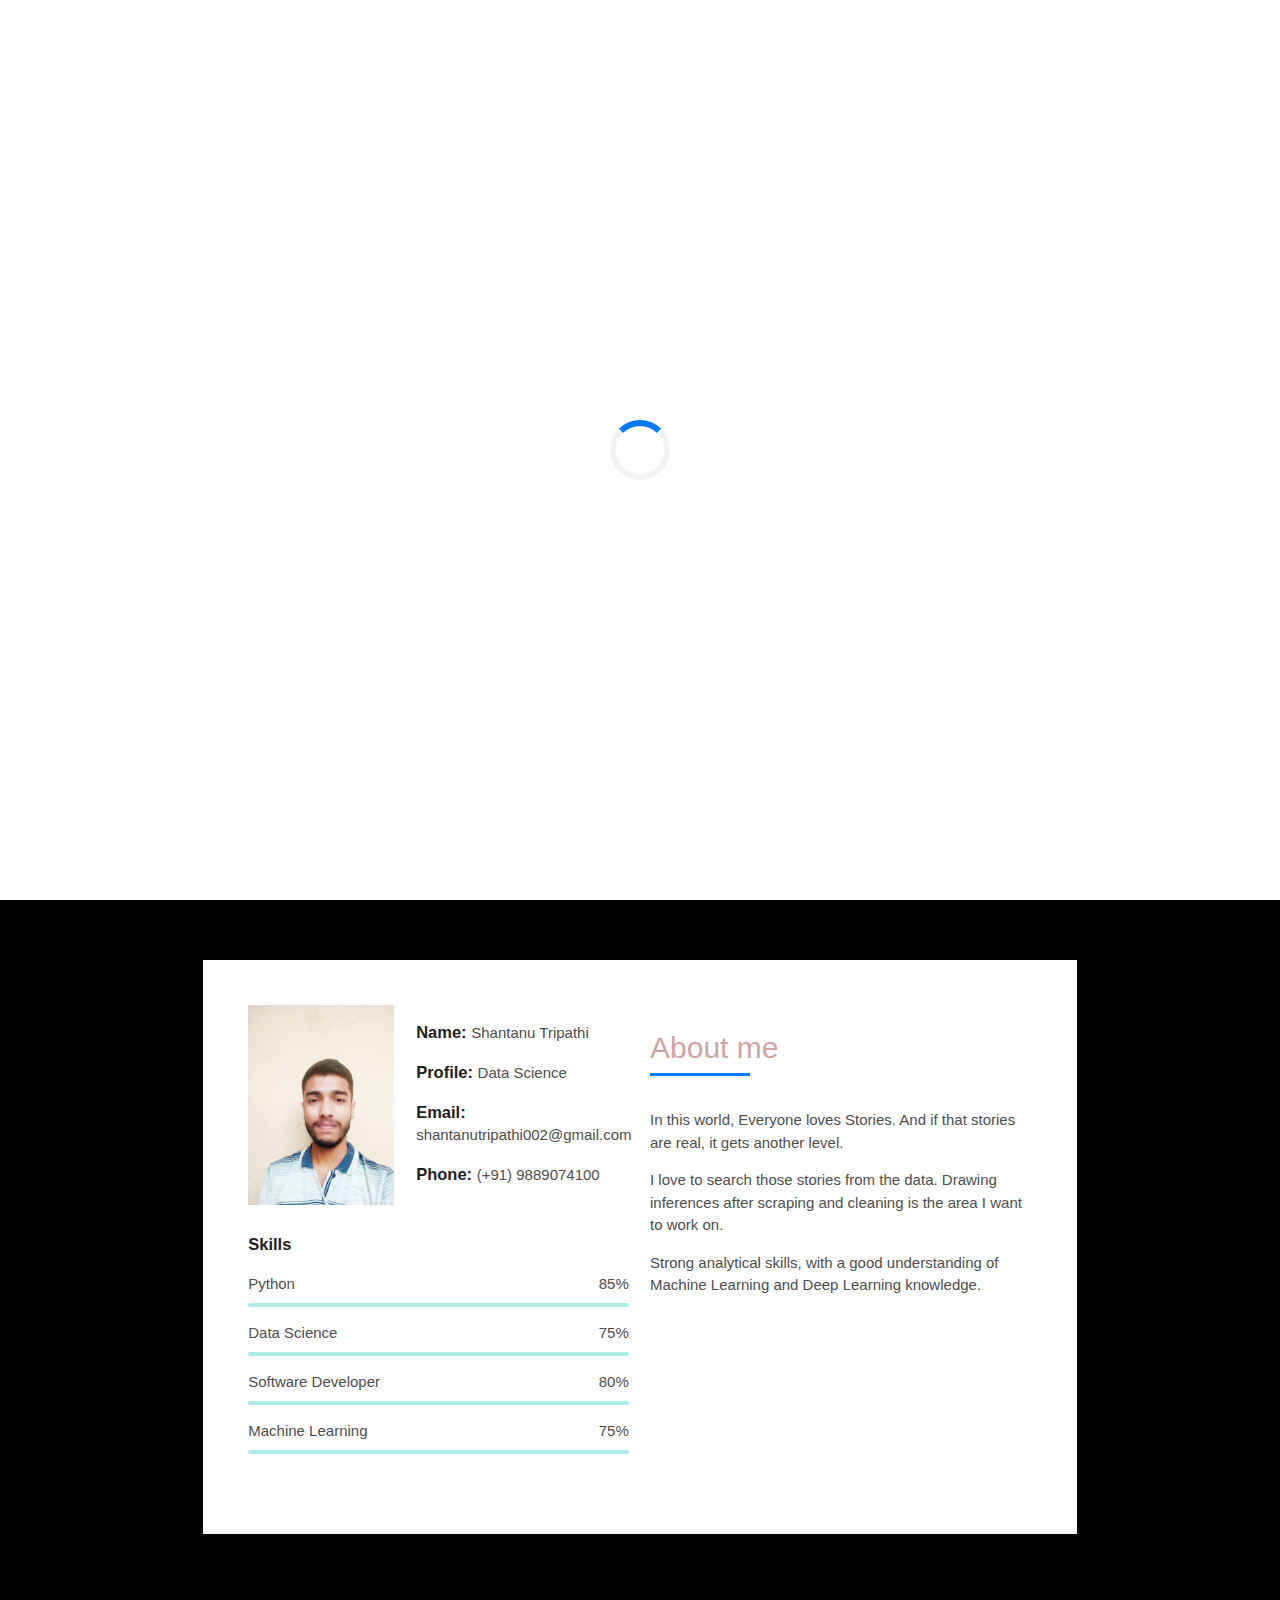
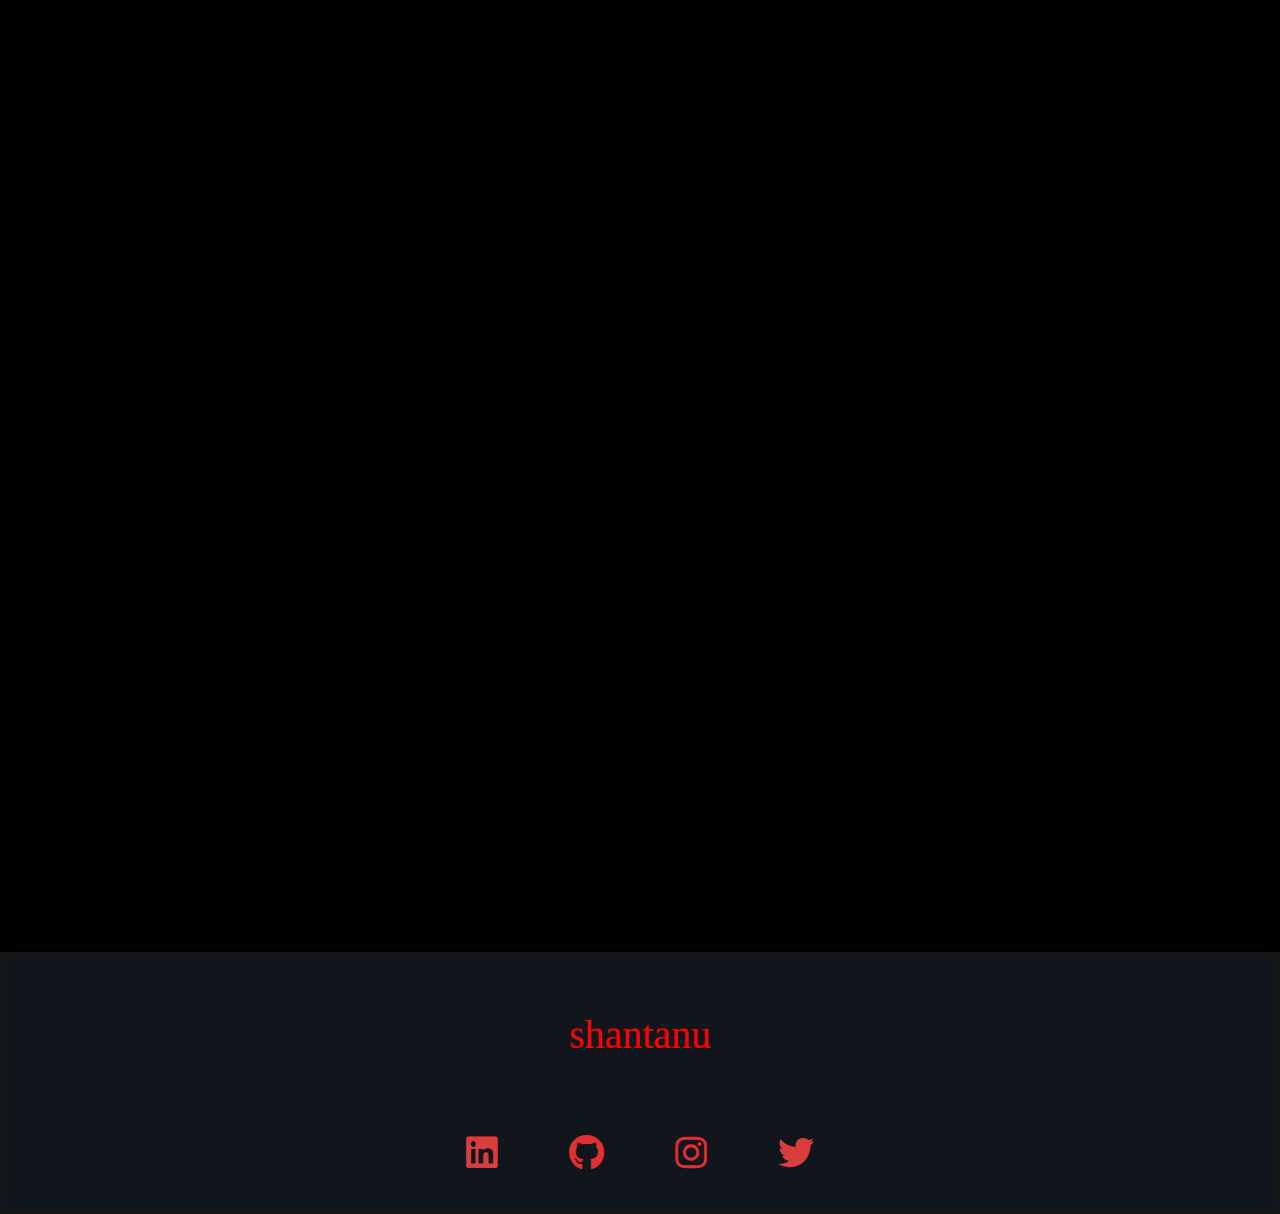
==== index.html @ cba85fd1 "Icon Attached" ====
<!DOCTYPE html>
<html lang="en">

<head>
  <meta charset="utf-8">
  <title>Shantanu Tripathi - Resume</title>
  <meta content="width=device-width, initial-scale=1.0" name="viewport">
  <meta content="" name="keywords">
  <meta content="" name="description">

  <!-- Favicons -->
  <link href="img/shantanu.jpeg" rel="icon">
  <link href="img/apple-touch-icon.png" rel="apple-touch-icon">



  <!-- Libraries CSS Files -->
  <link href="lib/font-awesome/css/font-awesome.min.css" rel="stylesheet">
  <link href="lib/animate/animate.min.css" rel="stylesheet">
  <link href="lib/ionicons/css/ionicons.min.css" rel="stylesheet">
  <link href="lib/owlcarousel/assets/owl.carousel.min.css" rel="stylesheet">
  <link href="lib/lightbox/css/lightbox.min.css" rel="stylesheet">
  <link href="https://cdnjs.cloudflare.com/ajax/libs/font-awesome/5.14.0/css/all.min.css" rel="stylesheet">

  <!-- Compiled and minified CSS -->
  <link rel="stylesheet" href="https://cdnjs.cloudflare.com/ajax/libs/materialize/1.0.0/css/materialize.min.css">

  <!-- Compiled and minified JavaScript -->
  <script src="https://cdnjs.cloudflare.com/ajax/libs/materialize/1.0.0/js/materialize.min.js"></script>

  <link href="https://fonts.googleapis.com/icon?family=Material+Icons" rel="stylesheet">
  <link type="text/css" rel="stylesheet" href="css/materialize.min.css" media="screen,projection" />

  <!-- Main Stylesheet File -->
  <link href="css/style.css" rel="stylesheet">

</head>

<body id="page-top">
  
  <div id="menu-center">
  <div class="navbar-fixed" style="position:fixed;" >
    <nav style="opacity: 0.9;" class="transparent" >
      <div class="nav-wrapper">
        <a href="#!" class="brand-logo">RESUME</a>
        <a href="#" data-target="mobile-demo" class="sidenav-trigger"><i class="material-icons">menu</i></a>
        <ul class="right hide-on-med-and-down">
          <div class="col s10">
            <li><a href="#home">Home</a></li>
            <li><a href="#about">About</a></li>
            <li><a href="#skills">Skills</a></li>
            <li><a href="#projects">Projects</a></li>
            <li><a href="#contact-footer">Contact</a></li>
          </div>
        </ul>
      </div>
    </nav>
  </div>
  </div>
  <ul class="sidenav" id="mobile-demo">
    <li><a href="#home">Home</a></li>
    <li><a href="#about">About</a></li>
    <li><a href="#skills">Skills</a></li>
    <li><a href="#projects">Projects</a></li>
    <li><a href="#contact-footer">Contact</a></li>
  </ul>

  <div class="black_background">
    <!--/ Nav Start /-->








    <!--/ Intro Skew Star /-->
    <div id="home" class="intro route bg-image" style="background-image: url(img/desktop_setup.jpeg)">
      <div class="overlay-itro"></div>
      <div class="intro-content display-table">
        <div class="table-cell">
          <div class="container">
            <p class="display-6 color-d">HEY THERE, I AM</p>
            <h1 class="intro-title mb-4">Shantanu Tripathi</h1>
            <p class="intro-subtitle"><span class="text-slider-items">ML and Data Science Enthusiast,Software
                Developer,</span><strong class="text-slider"></strong></p>
            <!-- <p class="pt-3"><a class="btn btn-primary btn js-scroll px-4" href="#about" role="button">Learn More</a></p> -->
          </div>
        </div>  
      </div>
    </div>
    <!--/ Intro Skew End /-->



    
    
    <section id="about" class="about-mf sect-pt4 route">
      <div class="container">
        <div class="row">
          <div class="col s12">
            <div class="box-shadow-full">
              <div class="row">
                <div class=" col m6">
                  <div class="row">
                    <div class="col s6 col m5">
                      <div class="about-img">
                        <img src="img/testimonial.jpg" style="height: 200px;width: 200px;"class="responsive-img rounded b-shadow-a" alt="">
                      </div>
                    </div>
                    <div class="col s6 col m7" >
                      <div class="about-info" >
                        <p><span class="title-s">Name: </span> <span>Shantanu Tripathi</span></p>
                        <p><span class="title-s">Profile: </span> <span>Data Science</span></p>
                        <p><span class="title-s">Email: </span> <span>shantanutripathi002@gmail.com</span></p>
                        <p><span class="title-s">Phone: </span> <span>(+91) 9889074100</span></p>
                      </div>
                    </div>
                  </div>
                  <div class="skill-mf">
                    <p class="title-s">Skills</p>
                    <span>Python</span> <span class="pull-right">85%</span>
                    <div class="progress">
                      <div class="progress-bar" role="progressbar" style="width: 85%;" aria-valuenow="85"
                        aria-valuemin="0" aria-valuemax="100"></div>
                    </div>
                    <span>Data Science</span> <span class="pull-right">75%</span>
                    <div class="progress">
                      <div class="progress-bar" role="progressbar" style="width: 75%" aria-valuenow="75"
                        aria-valuemin="0" aria-valuemax="100"></div>
                    </div>
                    <span>Software Developer</span> <span class="pull-right">80%</span>
                    <div class="progress">
                      <div class="progress-bar" role="progressbar" style="width: 80%" aria-valuenow="80"
                        aria-valuemin="0" aria-valuemax="100"></div>
                    </div>
                    <span>Machine Learning</span> <span class="pull-right">75%</span>
                    <div class="progress">
                      <div class="progress-bar" role="progressbar" style="width: 75%" aria-valuenow="75"
                        aria-valuemin="0" aria-valuemax="100"></div>
                    </div>
                  </div>
                </div>
                <div class=" col m6" style="padding:10px;">
                  <div class="about-me pt-4 pt-md-0">
                    <div class="title-box-2">
                      <h5 class="title-left">
                        About me
                      </h5>
                    </div>
                    <p class="lead">
                      In this world, Everyone loves Stories. And if that stories are real, it gets another level.
                    </p>
                    <p class="lead">
                      I love to search those stories from the data. Drawing inferences after scraping and cleaning is
                      the area I want to work on.
                    </p>
                    <p class="lead">
                      Strong analytical skills, with a good understanding of Machine Learning and Deep Learning
                      knowledge.
                    </p>
                  </div>
                </div>
              </div>
            </div>
          </div>
        </div>
      </div>
    </section>




    

    <!--/ Projects /-->
    <section id="projects" class="portfolio-mf sect-pt4 route">
      <div class="container">
        <div class="row">
          <div class="col s12 m12 l12">
            <div class="title-box" style="text-align:center;">
              <h3 class="title-a">
                Projects
              </h3>
              <p class="subtitle-a">
                Some Projects I worked on -
              </p>
              <!-- <div class="line-mf"></div> -->
            </div>
          </div>
   


          <div class="col s12 m6 l6" style="padding:2cm;">
            <div class="card medium inline-photo show-on-scroll">
              <div class="card-image waves-effect waves-block waves-light">
                <img class="activator responsive-img" style="width: 100%;" ;" src="img/relation_extraction.jpeg">
              </div>
              <div class="card-content ">
                <span class="card-title activator grey-text text-darken-4">Relation Extraction<i
                    class="material-icons right">more_vert</i></span>
                <p><a href="#">Github Link</a></p>
              </div>
              <div class="card-reveal">
                <span class="card-title grey-text text-darken-4">Relation Extraction<i
                    class="material-icons right">close</i></span>
                <p>Content to be Added </p>
              </div>
            </div>
          </div>




          <div class="col s12 m6 l6" style="padding:2cm;">
            <div class="card medium inline-photo show-on-scroll">
              <div class="card-image waves-effect waves-block waves-light">
                <img class="activator responsive-img" style="width: 100%;" ;" src="img/emotion_recognition.png">
              </div>
              <div class="card-content ">
                <span class="card-title activator grey-text text-darken-4">Facial Emotion Recognition<i
                    class="material-icons right">more_vert</i></span>
                <p><a href="#">Github Link</a></p>
              </div>
              <div class="card-reveal">
                <span class="card-title grey-text text-darken-4">Facial Emotion Recognition<i
                    class="material-icons right">close</i></span>
                <p>Content to be Added </p>
              </div>
            </div>
          </div>

          <div class="col s12 m6 l6" style="padding:2cm;">
            <div class="card medium inline-photo show-on-scroll">
              <div class="card-image waves-effect waves-block waves-light">
                <img class="activator responsive-img" style="width: 100%;" ;" src="img/smile_detection.jpg">
              </div>
              <div class="card-content ">
                <span class="card-title activator grey-text text-darken-4">Smile Detection<i
                    class="material-icons right">more_vert</i></span>
                <p><a href="#">Github Link</a></p>
              </div>
              <div class="card-reveal">
                <span class="card-title grey-text text-darken-4">Smile Detection<i
                    class="material-icons right">close</i></span>
                <p>Content to be Added </p>
              </div>
            </div>
          </div>

          <div class="col s12 m6 l6" style="padding:2cm;">
            <div class="card medium inline-photo show-on-scroll">
              <div class="card-image waves-effect waves-block waves-light">
                <img class="activator responsive-img" style="width: 100%;" ;" src="img/chatbot-development.jpg">
              </div>
              <div class="card-content ">
                <span class="card-title activator grey-text text-darken-4">Chatbot Development<i
                    class="material-icons right">more_vert</i></span>
                <p><a href="#">Github Link</a></p>
              </div>
              <div class="card-reveal">
                <span class="card-title grey-text text-darken-4">Chatbot Development<i
                    class="material-icons right">close</i></span>
                <p>Content to be Added </p>
              </div>
            </div>
          </div>











        <div class="col s12 m6 l6" style="padding:2cm;">
          <div class="card medium inline-photo show-on-scroll">
            <div class="card-image waves-effect waves-block waves-light">
              <img class="activator responsive-img" style="width: 100%;" ;" src="img/labelled_data.jpeg">
            </div>
            <div class="card-content ">
              <span class="card-title activator grey-text text-darken-4">Labelled Data Extraction<i
                  class="material-icons right">more_vert</i></span>
              <p><a href="#">Github Link</a></p>
            </div>
            <div class="card-reveal">
              <span class="card-title grey-text text-darken-4">Labelled Data Extraction<i
                  class="material-icons right">close</i></span>
              <p>Content to be Added </p>
            </div>
          </div>
        </div>





        <div class="col s12 m6 l6" style="padding:2cm;">
          <div class="card medium inline-photo show-on-scroll">
            <div class="card-image waves-effect waves-block waves-light">
              <img class="activator responsive-img" style="width: 100%;" ;" src="img/youtube-handler.png">
            </div>
            <div class="card-content ">
              <span class="card-title activator grey-text text-darken-4">Youtube Handler<i
                  class="material-icons right">more_vert</i></span>
              <p><a href="#">Github Link</a></p>
            </div>
            <div class="card-reveal">
              <span class="card-title grey-text text-darken-4">Youtube Handler<i
                  class="material-icons right">close</i></span>
              <p>Content to be Added </p>
            </div>
          </div>
        </div>

        <div class="col s12 m6 l6" style="padding:2cm;">
          <div class="card medium inline-photo show-on-scroll">
            <div class="card-image waves-effect waves-block waves-light">
              <img class="activator responsive-img" style="width: 100%;" ;" src="img/self_balancing_bot..jpg">
            </div>
            <div class="card-content ">
              <span class="card-title activator grey-text text-darken-4">Self Balancing Bot<i
                  class="material-icons right">more_vert</i></span>
              <p><a href="#">Github Link</a></p>
            </div>
            <div class="card-reveal">
              <span class="card-title grey-text text-darken-4">Self Balancing Bot<i
                  class="material-icons right">close</i></span>
              <p>Content to be Added </p>
            </div>

          </div>
        </div>

        <!-- This is a sample how reveal cards will be implemented in my website -->
        <div class="col s12 m6 l6" style="padding:2cm;">
          <div class="card medium inline-photo show-on-scroll">
            <div class="card-image waves-effect waves-block waves-light">
              <img class="activator responsive-img" style="width: 100%;" ;" src="img/line_follower.jpg">
            </div>
            <div class="card-content ">
              <span class="card-title activator grey-text text-darken-4">Line Follower<i
                  class="material-icons right">more_vert</i></span>
              <p><a href="#">Github Link</a></p>
            </div>
            <div class="card-reveal">
              <span class="card-title grey-text text-darken-4">Line Follower<i
                  class="material-icons right">close</i></span>
              <p>Content to be Added </p>
            </div>

          </div>
        </div>
        </div>
      </div>
    </section>




  <!--/ Section Portfolio End /-->


  <!--/ Section Contact-Footer Star /-->
  <div class="center">
    <div id="contact-footer">
      <p style="font-family: Broadway; font-weight: 100;">shantanu</p>
      <div class="social-links">
        <span><a href="https://www.linkedin.com/in/shantanu-tripathi-0a740b170/" target="_blank"><i class="fab fa-linkedin" style="color: rgb(216, 62, 62); font-size: 36px; padding: 30px;"></i></a></span>
        <span><a href="https://github.com/daishinkan002" target="_blank"><i class="fab fa-github" style="color: rgb(226, 47, 47); font-size: 36px; padding: 30px;"></i></a></span>
        <span><a href="https://www.instagram.com/shantanu._002/"><i class="fab fa-instagram" style="color: rgb(226, 47, 47); font-size: 36px; padding: 30px;"></i></a></span>
        <span><a target="_blank" href="https://twitter.com/Shantan37231611" target="_blank"><i class="fab fa-twitter" style="color: rgb(216, 62, 62); font-size: 36px; padding: 30px;"></i></a></span>
      </div>
    </div>
  </div>
  </div> <!-- Closing Black Background Class-->
  <!--/ Section Contact-footer End /-->

  <a href="#" class="back-to-top"><i class="fa fa-chevron-up"></i></a>
  <div id="preloader"></div>

  <!-- JavaScript Libraries -->
  <script src="lib/jquery/jquery.min.js"></script>
  <script src="lib/jquery/jquery-migrate.min.js"></script>
  <script src="lib/popper/popper.min.js"></script>
  <script src="lib/bootstrap/js/bootstrap.min.js"></script>
  <script src="lib/easing/easing.min.js"></script>
  <script src="lib/counterup/jquery.waypoints.min.js"></script>
  <script src="lib/counterup/jquery.counterup.js"></script>
  <script src="lib/owlcarousel/owl.carousel.min.js"></script>
  <script src="lib/lightbox/js/lightbox.min.js"></script>
  <script src="lib/typed/typed.min.js"></script>
  <!-- Contact Form JavaScript File -->
  <script src="contactform/contactform.js"></script>

  <!-- Template Main Javascript File -->
  <script src="js/main.js"></script>

</body>
<script src="js/project.js" type="text/javascript"></script>
<script src="js/nav.js" type="text/javascript"></script>

</html>
---- css/style.css ----
body {
  background-color: #f5f5f5;
  color: #4e4e4e;
}

h1,
h2,
h3,
h4,
h5,
h6 {
  color: #cea5a5;
}

a {
  color: #1e1e1e;
  transition: all 0.5s ease-in-out;
}

a:hover {
  color: #0078ff;
  text-decoration: none;
  transition: all 0.5s ease-in-out;
}

.p-r {
  position: relative;
}

.color-a {
  color: #0078ff;
}

.color-d {
  color: #f5f5f5;
}

.color-text-a {
  color: #4e4e4e;
}

.box-shadow,
.paralax-mf,
.service-box,
.work-box,
.card-blog {
  box-shadow: 0 13px 8px -10px rgba(0, 0, 0, 0.1);
}

.box-shadow-a,
.button:hover {
  box-shadow: 0 0 0 4px #cde1f8;
}

.display-5 {
  font-size: 2.5rem;
  font-weight: 300;
  line-height: 1.1;
}

.display-6 {
  font-size: 2rem;
  font-weight: 300;
  line-height: 1.1;
}

.avatar {
  width: 32px;
  height: 32px;
  margin-right: 4px;
  overflow: hidden;
}

.bg-image {
  background-repeat: no-repeat;
  background-attachment: fixed;
  background-size: cover;
  background-position: center center;
}

.overlay-mf {
  background-color: #0078ff;
}

.overlay-mf {
  position: absolute;
  top: 0;
  left: 0px;
  padding: 0;
  height: 100%;
  width: 100%;
  opacity: .7;
}

.paralax-mf {
  position: relative;
  padding: 8rem 0;
}

.display-table {
  width: 100%;
  height: 100%;
  display: table;
}

.table-cell {
  display: table-cell;
  vertical-align: middle;
}

/* /--/ Sections /--/ */

.sect-4 {
  padding: 4rem 0;
}

.sect-pt4 {
  padding-top: 4rem;
}

.sect-mt4 {
  margin-top: 4rem;
}

/* /--/ Title s /--/ */

.title-s {
  font-weight: 600;
  color: #1e1e1e;
  font-size: 1.1rem;
}

/* /--/ Title A /--/ */

.title-box {
  margin-bottom: 4rem;
}

.title-a {
  font-size: 3rem;
  font-weight: bold;
  text-transform: uppercase;
}

.subtitle-a {
  color: #4e4e4e;
}

.line-mf {
  width: 40px;
  height: 5px;
  background-color: #0078ff;
  margin: 0 auto;
}

/* /--/ Title Left /--/ */

.title-box-2 {
  margin-bottom: 3rem;
}

.title-left {
  font-size: 2rem;
  position: relative;
}

.title-left:before {
  content: '';
  position: absolute;
  height: 3px;
  background-color: #0078ff;
  width: 100px;
  bottom: -12px;
}

/* /------/ Box /------/ */

.box-pl2 {
  padding-left: 2rem;
}

.box-shadow-full {
  padding: 3rem 1.25rem;
  position: relative;
  background-color: #fff;
  margin-bottom: 3rem;
  z-index: 2;
  box-shadow: 0 1px 1px 0 rgba(0, 0, 0, 0.06), 0 2px 5px 0 rgba(0, 0, 0, 0.2);
}

/* /------/ Socials /------/ */

.socials {
  padding: 1.5rem 0;
}

.socials ul li {
  display: inline-block;
}

.socials .ico-circle {
  height: 40px;
  width: 40px;
  font-size: 1.7rem;
  border-radius: 50%;
  line-height: 1.4;
  margin: 0 15px 0 0;
  box-shadow: 0 0 0 3px #0078ff;
  transition: all 500ms ease;
}

.socials .ico-circle:hover {
  background-color: #0078ff;
  color: #fff;
  box-shadow: 0 0 0 3px #cde1f8;
  transition: all 500ms ease;
}

/* /------/ Ul resect /------/ */

.ul-resect,
.socials ul,
.list-ico,
.blog-wrapper .post-meta ul,
.box-comments .list-comments,
.widget-sidebar .list-sidebar,
.widget-tags ul {
  list-style: none;
  padding-left: 0;
  margin-bottom: 0;
}

.list-ico {
  line-height: 2;
}

.list-ico span {
  color: #0078ff;
  margin-right: 10px;
}

/* /------/ Ico Circle /------/ */

.ico-circle {
  height: 100px;
  width: 100px;
  font-size: 2rem;
  border-radius: 50%;
  line-height: 1.55;
  margin: 0 auto;
  text-align: center;
  box-shadow: 0 0 0 10px #0078ff;
  display: block;
}

/* /------/ Owl Carousel /------/ */

.owl-theme .owl-dots {
  text-align: center;
  margin-top: 18px;
}

.owl-theme .owl-dots .owl-dot {
  display: inline-block;
}

.owl-theme .owl-dots .owl-dot span {
  width: 18px;
  height: 7px;
  margin: 5px 5px;
  background: #cde1f8;
  border: 0px solid #cde1f8;
  display: block;
  transition: all 0.6s ease-in-out;
  cursor: pointer;
}

.owl-theme .owl-dots .owl-dot:hover span {
  background-color: #cde1f8;
}

.owl-theme .owl-dots .owl-dot.active span {
  background-color: #1B1B1B;
  width: 25px;
}

/* /--/ Scrolltop s /--/ */

.scrolltop-mf {
  position: relative;
  display: none;
}

.scrolltop-mf span {
  z-index: 999;
  position: fixed;
  width: 42px;
  height: 42px;
  background-color: #0078ff;
  opacity: .7;
  font-size: 1.6rem;
  line-height: 1.5;
  text-align: center;
  color: #fff;
  top: auto;
  left: auto;
  right: 30px;
  bottom: 50px;
  cursor: pointer;
  border-radius: 50%;
}

/* Back to top button */

.back-to-top {
  position: fixed;
  display: none;
  background: #0078ff;
  color: #fff;
  width: 44px;
  height: 44px;
  text-align: center;
  line-height: 1;
  font-size: 16px;
  border-radius: 50%;
  right: 15px;
  bottom: 15px;
  transition: background 0.5s;
  z-index: 11;
}

.back-to-top i {
  padding-top: 12px;
  color: #fff;
}

/* Prelaoder */

#preloader {
  position: fixed;
  top: 0;
  left: 0;
  right: 0;
  bottom: 0;
  z-index: 9999;
  overflow: hidden;
  background: #fff;
}

#preloader:before {
  content: "";
  position: fixed;
  top: calc(50% - 30px);
  left: calc(50% - 30px);
  border: 6px solid #f2f2f2;
  border-top: 6px solid #0078ff;
  border-radius: 50%;
  width: 60px;
  height: 60px;
  -webkit-animation: animate-preloader 1s linear infinite;
  animation: animate-preloader 1s linear infinite;
}

@-webkit-keyframes animate-preloader {
  0% {
    -webkit-transform: rotate(0deg);
    transform: rotate(0deg);
  }

  100% {
    -webkit-transform: rotate(360deg);
    transform: rotate(360deg);
  }
}

@keyframes animate-preloader {
  0% {
    -webkit-transform: rotate(0deg);
    transform: rotate(0deg);
  }

  100% {
    -webkit-transform: rotate(360deg);
    transform: rotate(360deg);
  }
}

/*======================================
//--//-->   NAVBAR
======================================*/

.navbar-b {
  transition: all .5s ease-in-out;
  background-color: transparent;
  padding-top: 1.563rem;
  padding-bottom: 1.563rem;
}

.navbar-b.navbar-reduce {
  box-shadow: 0px 6px 9px 0px rgba(0, 0, 0, 0.06);
}

.navbar-b.navbar-trans .nav-item,
.navbar-b.navbar-reduce .nav-item {
  position: relative;
  padding-right: 10px;
  padding-left: 0;
}

.navbar-b.navbar-trans .nav-link,
.navbar-b.navbar-reduce .nav-link {
  color: #fff;
  text-transform: uppercase;
  font-weight: 600;
}

.navbar-b.navbar-trans .nav-link:before,
.navbar-b.navbar-reduce .nav-link:before {
  content: '';
  position: absolute;
  margin-left: 0px;
  width: 0%;
  bottom: 0;
  left: 0;
  height: 2px;
  transition: all 500ms ease;
}

.navbar-b.navbar-trans .nav-link:hover,
.navbar-b.navbar-reduce .nav-link:hover {
  color: #1B1B1B;
}

.navbar-b.navbar-trans .nav-link:hover:before,
.navbar-b.navbar-reduce .nav-link:hover:before {
  width: 35px;
}

.navbar-b.navbar-trans .show > .nav-link:before,
.navbar-b.navbar-trans .active > .nav-link:before,
.navbar-b.navbar-trans .nav-link.show:before,
.navbar-b.navbar-trans .nav-link.active:before,
.navbar-b.navbar-reduce .show > .nav-link:before,
.navbar-b.navbar-reduce .active > .nav-link:before,
.navbar-b.navbar-reduce .nav-link.show:before,
.navbar-b.navbar-reduce .nav-link.active:before {
  width: 35px;
}

.navbar-b.navbar-trans .nav-link:before {
  background-color: #fff;
}

.navbar-b.navbar-trans .nav-link:hover {
  color: #fff;
}

.navbar-b.navbar-trans .show > .nav-link,
.navbar-b.navbar-trans .active > .nav-link,
.navbar-b.navbar-trans .nav-link.show,
.navbar-b.navbar-trans .nav-link.active {
  color: #fff;
}

.navbar-b.navbar-reduce {
  transition: all .5s ease-in-out;
  background-color: #fff;
  padding-top: 15px;
  padding-bottom: 15px;
}

.navbar-b.navbar-reduce .nav-link {
  color: #0078ff;
}

.navbar-b.navbar-reduce .nav-link:before {
  background-color: #0078ff;
}

.navbar-b.navbar-reduce .nav-link:hover {
  color: #0078ff;
}

.navbar-b.navbar-reduce .show > .nav-link,
.navbar-b.navbar-reduce .active > .nav-link,
.navbar-b.navbar-reduce .nav-link.show,
.navbar-b.navbar-reduce .nav-link.active {
  color: #0078ff;
}

.navbar-b.navbar-reduce .navbar-brand {
  color: #0078ff;
}

.navbar-b.navbar-reduce .navbar-toggler span {
  background-color: #1B1B1B;
}

.navbar-b .navbar-brand {
  color: #fff;
  font-size: 1.6rem;
  font-weight: 600;
}

.navbar-b .navbar-nav .dropdown-item.show .dropdown-menu,
.navbar-b .dropdown.show .dropdown-menu,
.navbar-b .dropdown-btn.show .dropdown-menu {
  -webkit-transform: translate3d(0px, 0px, 0px);
  transform: translate3d(0px, 0px, 0px);
  visibility: visible !important;
}

.navbar-b .dropdown-menu {
  margin: 1.12rem 0 0;
  border-radius: 0;
}

.navbar-b .dropdown-menu .dropdown-item {
  padding: .7rem 1.7rem;
  transition: all 500ms ease;
}

.navbar-b .dropdown-menu .dropdown-item:hover {
  background-color: #0078ff;
  color: #fff;
  transition: all 500ms ease;
}

.navbar-b .dropdown-menu .dropdown-item.active {
  background-color: #0078ff;
}

/* /--/ Hamburger Navbar /--/ */

.navbar-toggler {
  position: relative;
}

.navbar-toggler:focus,
.navbar-toggler:active {
  outline: 0;
}

.navbar-toggler span {
  display: block;
  background-color: #fff;
  height: 3px;
  width: 25px;
  margin-top: 4px;
  margin-bottom: 4px;
  -webkit-transform: rotate(0deg);
  transform: rotate(0deg);
  left: 0;
  opacity: 1;
}

.navbar-toggler span:nth-child(1),
.navbar-toggler span:nth-child(3) {
  transition: -webkit-transform .35s ease-in-out;
  transition: transform .35s ease-in-out;
  transition: transform .35s ease-in-out, -webkit-transform .35s ease-in-out;
}

.navbar-toggler:not(.collapsed) span:nth-child(1) {
  position: absolute;
  left: 12px;
  top: 10px;
  -webkit-transform: rotate(135deg);
  transform: rotate(135deg);
  opacity: 0.9;
}

.navbar-toggler:not(.collapsed) span:nth-child(2) {
  height: 12px;
  visibility: hidden;
  background-color: transparent;
}

.navbar-toggler:not(.collapsed) span:nth-child(3) {
  position: absolute;
  left: 12px;
  top: 10px;
  -webkit-transform: rotate(-135deg);
  transform: rotate(-135deg);
  opacity: 0.9;
}

/*======================================
//--//-->   INTRO
======================================*/

.intro {
  height: 100vh;
  position: relative;
  color: #fff;
}

.intro .intro-content {
  text-align: center;
  position: absolute;
}

.intro .overlay-itro {
  background-color: rgba(0, 0, 0, 0.6);
  position: absolute;
  top: 0;
  left: 0px;
  padding: 0;
  height: 100%;
  width: 100%;
  opacity: .9;
}

.intro .intro-title {
  color: #fff;
  font-weight: 600;
  font-size: 3rem;
}

.intro .intro-subtitle {
  font-size: 1.5rem;
  font-weight: 300;
}

.intro .text-slider-items {
  display: none;
}

.intro-single {
  height: 350px;
}

.intro-single .intro-content {
  margin-top: 30px;
}

.intro-single .intro-title {
  text-transform: uppercase;
  font-size: 3rem;
}

.intro-single .breadcrumb {
  background-color: transparent;
  color: #0078ff;
}

.intro-single .breadcrumb .breadcrumb-item:before {
  color: #cde1f8;
}

.intro-single .breadcrumb .breadcrumb-item.active {
  color: #cde1f8;
}

.intro-single .breadcrumb a {
  color: #fff;
}

/*======================================
//--//-->   ABOUT
======================================*/
/* 


.about-mf .box-shadow-full {
  padding-top: 4rem;
  padding-bottom: 4rem;
}

.about-mf .about-img {
  margin-bottom: 2rem;
}

.about-mf .about-img img {
  margin-left: 10px;
}

.skill-mf span {
  color: #4e4e4e;
}

.skill-mf .progress {
  background-color: #cde1f8;
  margin: .5rem 0 1.2rem 0;
  border-radius: 0;
  height: .7rem;
}

.skill-mf .progress .progress-bar {
  height: .7rem;
  background-color: #0078ff;
}


.about{
  background-color: black;
} */


/*======================================
//--//-->   SERVICES
======================================*/

.service-box {
  background-color: #fff;
  padding: 2.5rem 1.3rem;
  border-radius: 1rem;
  margin-bottom: 3rem;
}

.service-box:hover .ico-circle {
  transition: all 500ms ease;
  color: #fff;
  background-color: #0078ff;
  box-shadow: 0 0 0 10px #cde1f8;
}

.service-box .service-ico {
  margin-bottom: 1rem;
  color: #1e1e1e;
}

.service-box .ico-circle {
  transition: all 500ms ease;
  font-size: 4rem;
}

.service-box .s-title {
  font-size: 1.4rem;
  text-transform: uppercase;
  text-align: center;
  padding: .4rem 0;
}

.service-box .s-description {
  color: #4e4e4e;
}

/*======================================
//--//-->   COUNTER
======================================*/

.counter-box {
  color: #fff;
  text-align: center;
}

.counter-ico {
  margin-bottom: 1rem;
}

.counter-ico .ico-circle {
  height: 60px;
  width: 60px;
  line-height: 1.8;
  box-shadow: 0 0 0 10px #cde1f8;
}

.counter-num .counter {
  font-size: 2rem;
  margin-bottom: 0;
}

/*======================================
//--//-->   PORTFOLIO
======================================*/

.work-box {
  margin-bottom: 3rem;
  -webkit-backface-visibility: hidden;
  backface-visibility: hidden;
  background-color: #fff;
}

.work-box:hover img {
  -webkit-transform: scale(1.3);
  transform: scale(1.3);
}

.work-img {
  display: block;
  overflow: hidden;
}

.work-img img {
  transition: all 1s;
}

.work-content {
  padding: 2rem 3% 1rem 4%;
}

.work-content .w-more {
  color: #4e4e4e;
  font-size: .8rem;
}

.work-content .w-more .w-ctegory {
  color: #0078ff;
}

.work-content .w-like {
  font-size: 2.5rem;
  color: #0078ff;
  float: right;
}

.work-content .w-like a {
  color: #0078ff;
}

.work-content .w-like .num-like {
  font-size: .7rem;
}

.w-title {
  font-size: 1.2rem;
}

/*======================================
//--//-->   TESTIMONIALS
======================================*/

.testimonials .owl-carousel .owl-item img {
  width: auto;
}

.testimonial-box {
  color: #fff;
  text-align: center;
}

.testimonial-box .author-test {
  margin-top: 1rem;
}

.testimonial-box .author-test img {
  margin: 0 auto;
}

.testimonial-box .author {
  color: #fff;
  text-transform: uppercase;
  font-weight: 600;
  margin: 1rem 0;
  display: block;
  font-size: 1.4rem;
}

.testimonial-box .comit {
  font-size: 2rem;
  color: #0078ff;
  background-color: #fff;
  width: 52px;
  height: 52px;
  display: block;
  margin: 0 auto;
  border-radius: 50%;
  line-height: 1.6;
}

/*======================================
//--//-->   BLOG
======================================*/

.card-blog .card-body {
  position: relative;
}

.card-blog .card-category-box {
  position: absolute;
  text-align: center;
  top: -16px;
  left: 15px;
  right: 15px;
  line-height: 25px;
  overflow: hidden;
}

.card-blog .card-category {
  display: inline-block;
  color: #fff;
  padding: 0 15px 5px;
  overflow: hidden;
  background-color: #0078ff;
  border-radius: 4px;
}

.card-blog .card-category .category {
  color: #fff;
  display: inline-block;
  text-transform: uppercase;
  font-size: .7rem;
  letter-spacing: .1px;
  margin-bottom: 0;
}

.card-blog .card-title {
  font-size: 1.3rem;
  margin-top: .6rem;
}

.card-blog .card-description {
  color: #4e4e4e;
}

.card-blog .post-author {
  display: inline-block;
}

.card-blog .post-date {
  color: #4e4e4e;
  display: inline-block;
  float: right;
}

/*======================================
//--//-->   BLOG-SINGLE
======================================*/

.post-box,
.form-comments,
.box-comments,
.widget-sidebar {
  padding: 2rem;
  background-color: #fff;
  margin-bottom: 3rem;
}

.blog-wrapper .article-title {
  font-size: 1.5rem;
}

.blog-wrapper .post-meta {
  margin: 1rem 0;
}

.blog-wrapper .post-meta ul {
  border-left: 4px solid #0078ff;
  margin-top: 1rem;
}

.blog-wrapper .post-meta ul li {
  display: inline-block;
  margin-left: 15px;
}

.blog-wrapper .post-meta ul a {
  color: #0078ff;
}

.blog-wrapper .post-meta ul span {
  color: #1e1e1e;
}

.blog-wrapper .blockquote {
  border-left: 4px solid #0078ff;
  padding: 18px;
  font-style: italic;
}

/* /------/ Comments /------/ */

.box-comments .list-comments li {
  padding-bottom: 40px;
}

.box-comments .list-comments .comment-avatar {
  display: table-cell;
  vertical-align: top;
}

.box-comments .list-comments .comment-avatar img {
  width: 80px;
  height: 80px;
}

.box-comments .list-comments .comment-author {
  font-size: 1.3rem;
}

.box-comments .list-comments .comment-details {
  display: table-cell;
  vertical-align: top;
  padding-left: 25px;
}

.box-comments .list-comments a {
  color: #0078ff;
}

.box-comments .list-comments span {
  color: #1e1e1e;
  font-style: italic;
}

.box-comments .comment-children {
  margin-left: 40px;
}

/* /------/ Sidebar /------/ */

.widget-sidebar .sidebar-title {
  font-size: 1.6rem;
  font-weight: 600;
  border-left: 5px solid #0078ff;
  padding-left: 15px;
  text-transform: uppercase;
  margin-bottom: 1.5rem;
}

.widget-sidebar .list-sidebar li {
  position: relative;
  padding: 6px 0 6px 24px;
}

.widget-sidebar .list-sidebar li:before {
  position: absolute;
  content: "";
  width: 10px;
  height: 1px;
  left: 0;
  background-color: #0078ff;
  top: 20px;
}

.sidebar-search input {
  background-color: #fff;
  border-radius: 0;
  transition: all 0.5s ease-in-out;
}

.sidebar-search .btn-search {
  background-color: #0078ff;
  border-color: #0078ff;
  border-radius: 0;
  padding-left: 20px;
  padding-right: 20px;
}

.widget-tags ul li {
  display: inline-block;
  background-color: #0078ff;
  padding: .2rem .6rem;
  margin-bottom: .5rem;
  border-radius: 15px;
}

.widget-tags ul li a {
  color: #fff;
}

/*======================================
//--//-->   CONTACT
======================================*/

.footer-paralax {
  padding: 4rem 0 0 0;
}

.contact-mf {
  margin-top: 4rem;
}

/*======================================
//--//-->   FOOTER
======================================*/

footer {
  text-align: center;
  color: #fff;
  padding-bottom: 4rem;
}

footer .copyright {
  margin-bottom: .3rem;
}

footer .credits {
  margin-bottom: 0;
}

footer .credits a {
  color: #fff;
}

/*======================================
//--//-->   CONtaCT FORM
======================================*/

#sendmessage {
  color: #0078ff;
  border: 1px solid #0078ff;
  display: none;
  text-align: center;
  padding: 15px;
  font-weight: 600;
  margin-bottom: 15px;
}

#errormessage {
  color: red;
  display: none;
  border: 1px solid red;
  text-align: center;
  padding: 15px;
  font-weight: 600;
  margin-bottom: 15px;
}

#sendmessage.show,
#errormessage.show,
.show {
  display: block;
}

.validation {
  color: red;
  display: none;
  margin: 0 0 20px;
  font-weight: 400;
  font-size: 13px;
}

/*======================================
//--//-->   BUTTON
======================================*/

.button {
  display: inline-block;
  padding: .3rem .6rem;
  text-align: center;
  vertical-align: middle;
  -webkit-user-select: none;
  -moz-user-select: none;
  -ms-user-select: none;
  user-select: none;
  font-size: 1rem;
  border-radius: .3rem;
  border: 1px solid transparent;
  transition: all 500ms ease;
  cursor: pointer;
}

.button:focus {
  outline: 0;
}

.button:hover {
  background-color: #0062d3;
  color: #fff;
  transition: all 500ms ease;
}

.button-a {
  background-color: #0078ff;
  color: #fff;
  border-color: #cde1f8;
}

.button-big {
  padding: .9rem 2.3rem;
  font-size: 1.2rem;
}

.button-rouded {
  border-radius: 5rem;
}

.btn-lg {
  padding: .5rem 1rem;
  font-size: 1.25rem;
  line-height: 1.5;
  border-radius: .3rem;
}

@media (min-width: 577px) {
  .counter-box {
    margin-bottom: 1.8rem;
  }
}

@media (min-width: 767px) {
  .about-mf .box-pl2 {
    margin-top: 3rem;
    padding-left: 0rem;
  }

  .card-blog {
    margin-bottom: 3rem;
  }

  .contact-mf .box-pl2 {
    margin-top: 3rem;
    padding-left: 0rem;
  }
}

@media (min-width: 768px) {
  .box-shadow-full {
    padding: 3rem;
  }

  .navbar-b.navbar-trans .nav-item,
  .navbar-b.navbar-reduce .nav-item {
    padding-left: 10px;
  }

  .navbar-b.navbar-trans .nav-link:before,
  .navbar-b.navbar-reduce .nav-link:before {
    margin-left: 18px;
  }

  .intro .intro-title {
    font-size: 4.5rem;
  }

  .intro .intro-subtitle {
    font-size: 2.5rem;
  }

  .intro-single .intro-title {
    font-size: 3.5rem;
  }

  .testimonial-box .description {
    padding: 0 5rem;
  }

  .post-box,
  .form-comments,
  .box-comments,
  .widget-sidebar {
    padding: 3rem;
  }

  .blog-wrapper .article-title {
    font-size: 1.9rem;
  }

  .box-comments .list-comments .comment-author {
    font-size: 1.5rem;
  }
}

@media (min-width: 992px) {
  .testimonial-box .description {
    padding: 0 8rem;
  }
}

@media (min-width: 1200px) {
  .testimonial-box .description {
    padding: 0 13rem;
  }
}

@media (max-width: 768px) {
  .back-to-top {
    bottom: 15px;
  }
}




/*======================================
//--//-->   Black background
======================================*/

.black_background{
  background-color: black !important;
}
 

/*======================================
//--//-->  Navbar Section
======================================*/
.navbar-fixed-top {
  background-color: transparent ;
  transition: background-color 200ms linear;
}
.navbar-fixed-top.scrolled {
  background-color: black ;
  transition: background-color 200ms linear;
}

a.brand-logo{
  padding-left: 20mm;
  color: rgb(0, 0, 0);
}


.nav-wrapper a{
  color: #aaa;
}



.nav-wrapper a:active{
  color: #bdf1e0;
}  


.nav-wrapper li{
  font-family: Cambria, Cochin, Georgia, Times, 'Times New Roman', sans-serif;
  font-weight: 800;
}
/* 
#menu-center {
  width: 980px;
  height: 75px;
  margin: 0 auto;
}
#menu-center ul {
  margin: 15px 0 0 0;
}
#menu-center ul li {
  list-style: none;
  margin: 0 30px 0 0;
  display: inline;
} */


.active {
  /* font-family:'Droid Sans', serif;
  font-size: 14px; */
  color: rgb(240, 12, 12);
  text-decoration: none;
  line-height: 50px;
}

/*======================================
//--//-->   Project Section
======================================*/



.inline-photo {
  /* border: 1em solid #fff; */
  /* border-bottom: 4em solid #fff; */
  border-radius: .25em;
  box-shadow: 1em 1em 2em .25em rgba(0, 0, 0, .2);
  /* margin: 2em auto; */
  opacity: 0;
  transform: translateY(4em) rotateZ(-25deg);
  transition: transform 4s .25s cubic-bezier(0, 1, .3, 1), opacity .3s .25s ease-out;
  max-width: 600px;
  width: 100%;
  will-change: transform, opacity;
}

.inline-photo.is-visible {
  opacity: 1;
  transform: rotateZ(0deg);
}




/*======================================
//--//-->   About
======================================*/



.about-section .p{
  font-family:"Century Gothic";
}

.about-section .font{
 font-family:"Century Gothic";
 letter-spacing: 1rem;
 margin:30px;
 margin-top: 150px;
 margin-bottom:20px;
}
.about-section h1{
   font-size: 5rem;
}

.about-section h2{
 font-size: 2.2rem;
 letter-spacing: 0.5rem;
}
.about-section h3{
 font-size: 1.2rem;
 letter-spacing: 0rem;
}

.about-section .bar{
position: fixed;
 z-index: 100;  
  width: 105%;

}
.about-section .menu{
   display: flex;
   justify-content: center;
   align-items: center;
   height: 15vh;
   background: #CCD0D1;
   padding: 0px;
   color: #000204;
 font-family:"Century Gothic";
}
.about-section a:hover { 
   background-color:#85CAD8;
   color:white;
}
.about-section .seccion1 {
 
  background-image: url(https://cdn.allwallpaper.in/wallpapers/1920x1080/3883/ekg-heart-beat-minimalistic-patterns-templates-1920x1080-wallpaper.jpg);
 
 padding-bottom: 230px;
}
.about-section .seccion {
 padding-top: 5px;
 padding-bottom: 120px;
}
.about-section .abo{
 padding-top: 40px;
 margin-top:40px;
  margin-left:90px;
 padding-bottom: 10px;
}
.about-section .abo2{
 margin-top:30px;
  font-family:"Century Gothic";
 letter-spacing: 1rem;
}
.about-section .wl{
 margin-left:100px;
}
.about-section .img1{
  border-radius: 80%;
 margin-left:40px;
  width: 70px;
}
.about-section .cont{
 font-size: 1.1rem;
 letter-spacing:0rem;
 margin-left:90px;
 font-family:"Century Gothic";
}
.about-section input{
font-family: "Century Gothic";
 color: #85CAD8;
 font-weight: 500;
 font-size: 12px;
 letter-spacing: 3px;
 text-align: center;
 max-width: 700px;
 width: 100%;
 height: 30px;

}
.about-section textarea{
 font-family: "Century Gothic";
 color: #85CAD8;
 font-weight:500;
 font-size: 12px;
 letter-spacing: 3px;
 text-align: center;
  max-width: 700px;
 width: 100%;
 height: 120px;
}
.about-section #social{
 margin-top:100px;
 margin-left:50px;
}
.about-section i{
 margin-left:20px;
}


.about-section .img2{
 
 width: 300px;
  height: 350px;
padding: 0px,0px,0px,0px;
 -webkit-filter: hue-rotate(180deg);filter: hue-rotate(180deg);

}


.center {
  margin: auto;
  width: 100%;
  border: 3px solid rgb(24, 21, 21);
  color: red;
  font-size: 40px;
  background-color: #10161b;
  padding: 10px;
}
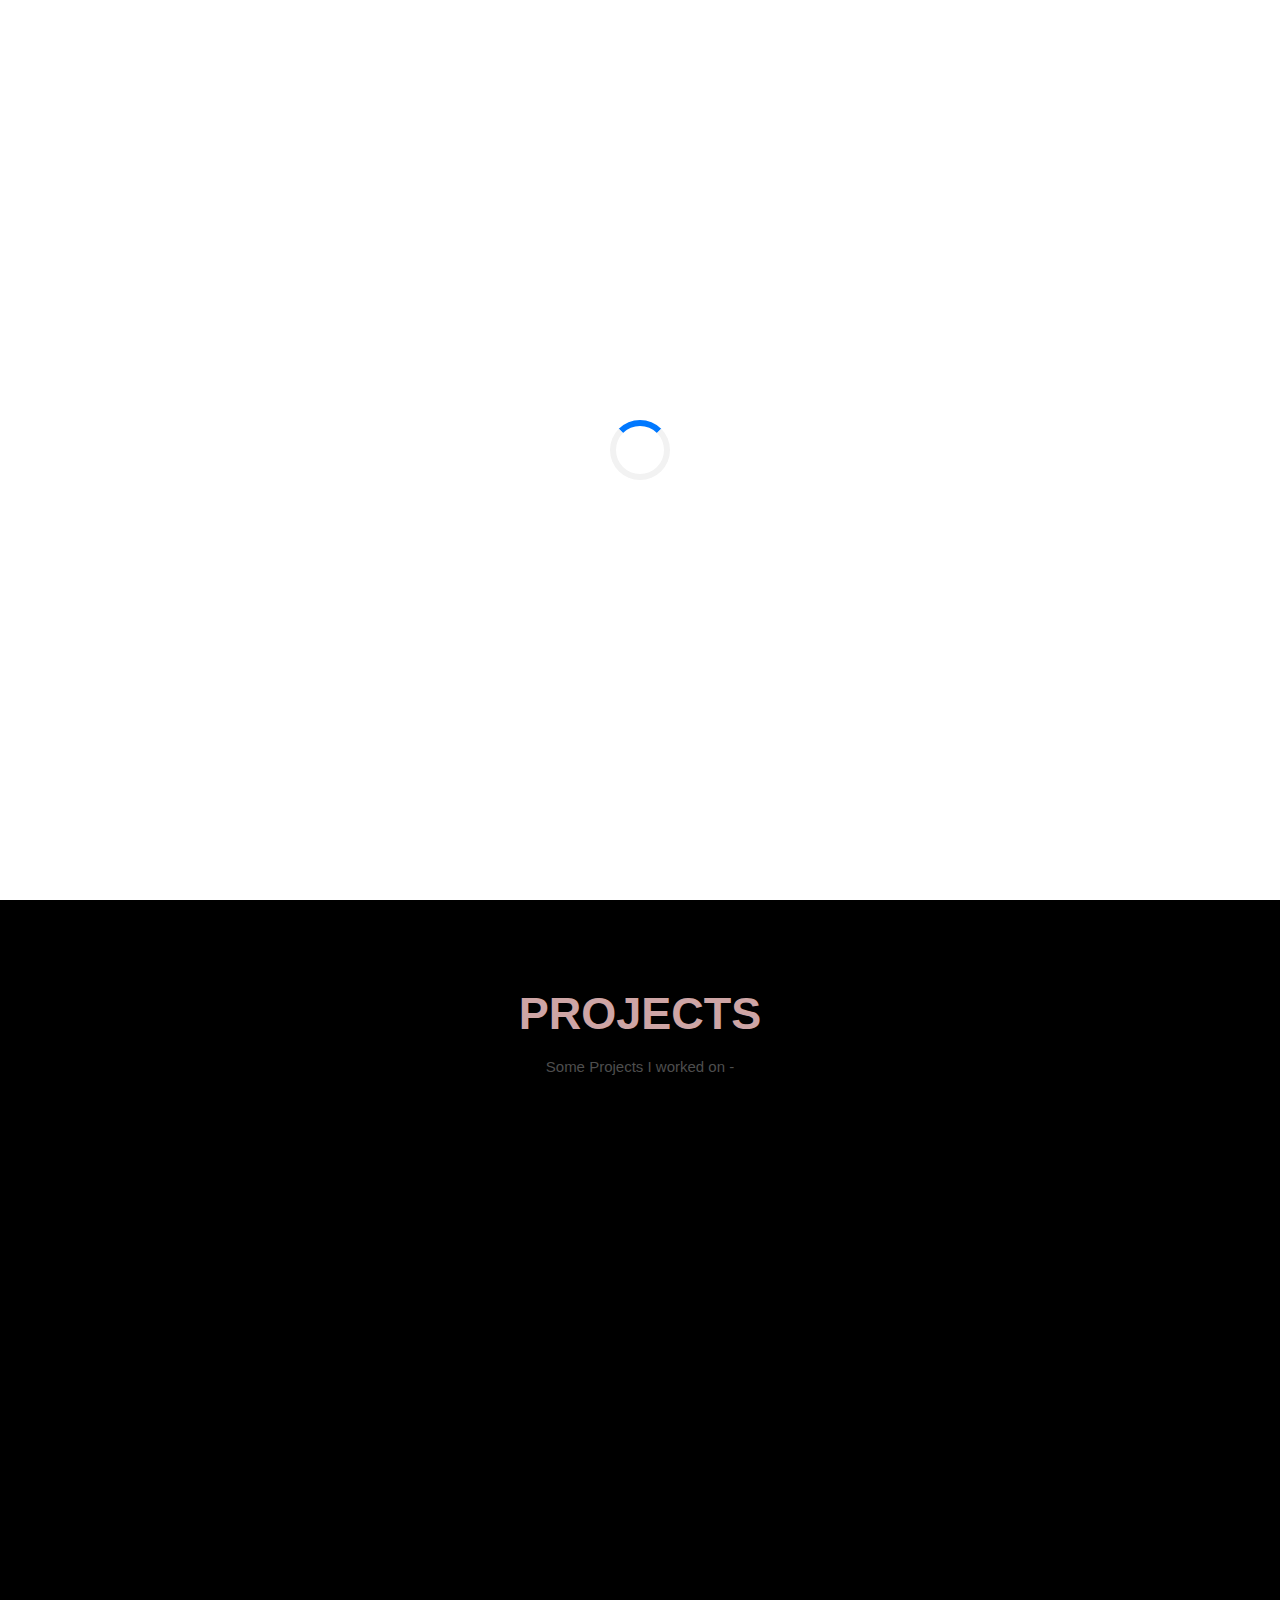
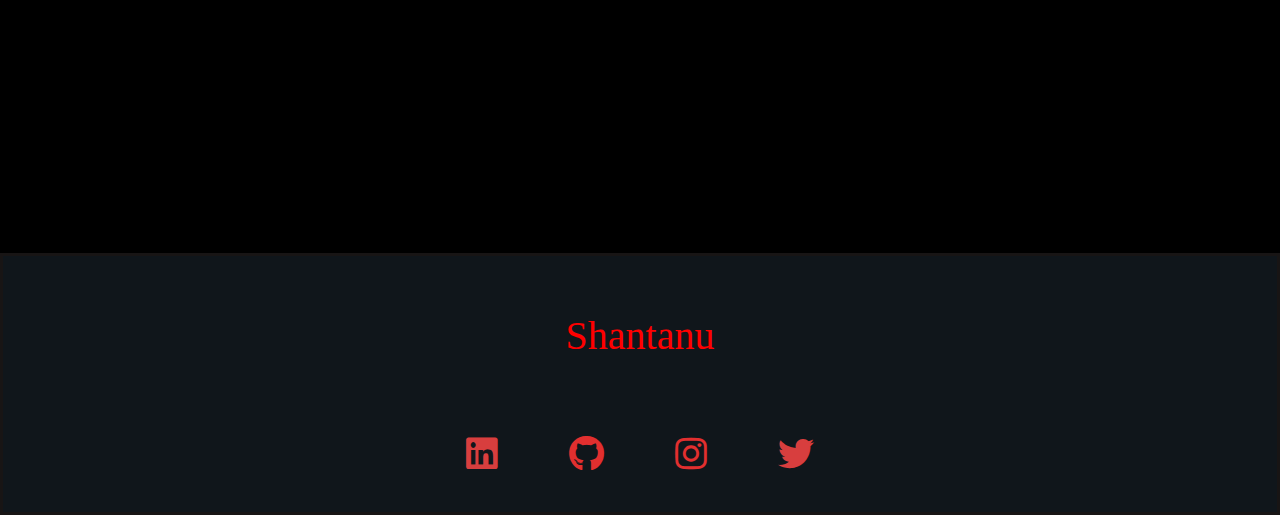
==== commit 851b0a39: "Done Basic Changes to Profile" ====
--- a/index.html
+++ b/index.html
@@ -3,7 +3,7 @@
 
 <head>
   <meta charset="utf-8">
-  <title>Shantanu Tripathi - Resume</title>
+  <title>Shantanu Tripathi</title>
   <meta content="width=device-width, initial-scale=1.0" name="viewport">
   <meta content="" name="keywords">
   <meta content="" name="description">
@@ -83,8 +83,9 @@
           <div class="container">
             <p class="display-6 color-d">HEY THERE, I AM</p>
             <h1 class="intro-title mb-4">Shantanu Tripathi</h1>
-            <p class="intro-subtitle"><span class="text-slider-items">ML and Data Science Enthusiast,Software
-                Developer,</span><strong class="text-slider"></strong></p>
+            <p class="intro-subtitle"><span class="text-slider-items">Computer Vision Researcher, Problem Solver
+
+            </span><strong class="text-slider"></strong></p>
             <!-- <p class="pt-3"><a class="btn btn-primary btn js-scroll px-4" href="#about" role="button">Learn More</a></p> -->
           </div>
         </div>  
@@ -93,7 +94,7 @@
     <!--/ Intro Skew End /-->
 
 
-
+<!-- 
     
     
     <section id="about" class="about-mf sect-pt4 route">
@@ -112,9 +113,9 @@
                     <div class="col s6 col m7" >
                       <div class="about-info" >
                         <p><span class="title-s">Name: </span> <span>Shantanu Tripathi</span></p>
-                        <p><span class="title-s">Profile: </span> <span>Data Science</span></p>
+                        <p><span class="title-s">Profile: </span> <span>AI Engineer</span></p>
                         <p><span class="title-s">Email: </span> <span>shantanutripathi002@gmail.com</span></p>
-                        <p><span class="title-s">Phone: </span> <span>(+91) 9889074100</span></p>
+                        <p><span class="title-s">Phone: </span> <span>(+91) 7309932909</span></p>
                       </div>
                     </div>
                   </div>
@@ -167,7 +168,7 @@
           </div>
         </div>
       </div>
-    </section>
+    </section> -->
 
 
 
@@ -368,12 +369,12 @@
   <!--/ Section Contact-Footer Star /-->
   <div class="center">
     <div id="contact-footer">
-      <p style="font-family: Broadway; font-weight: 100;">shantanu</p>
+      <p style="font-family: Broadway; font-weight: 100;">Shantanu</p>
       <div class="social-links">
         <span><a href="https://www.linkedin.com/in/shantanu-tripathi-0a740b170/" target="_blank"><i class="fab fa-linkedin" style="color: rgb(216, 62, 62); font-size: 36px; padding: 30px;"></i></a></span>
         <span><a href="https://github.com/daishinkan002" target="_blank"><i class="fab fa-github" style="color: rgb(226, 47, 47); font-size: 36px; padding: 30px;"></i></a></span>
-        <span><a href="https://www.instagram.com/shantanu._002/"><i class="fab fa-instagram" style="color: rgb(226, 47, 47); font-size: 36px; padding: 30px;"></i></a></span>
-        <span><a target="_blank" href="https://twitter.com/Shantan37231611" target="_blank"><i class="fab fa-twitter" style="color: rgb(216, 62, 62); font-size: 36px; padding: 30px;"></i></a></span>
+        <span><a href="https://www.instagram.com/shantanu._043/" target="_blank"><i class="fab fa-instagram" style="color: rgb(226, 47, 47); font-size: 36px; padding: 30px;"></i></a></span>
+        <span><a href="https://twitter.com/Shantan37231611" target="_blank"><i class="fab fa-twitter" style="color: rgb(216, 62, 62); font-size: 36px; padding: 30px;"></i></a></span>
       </div>
     </div>
   </div>
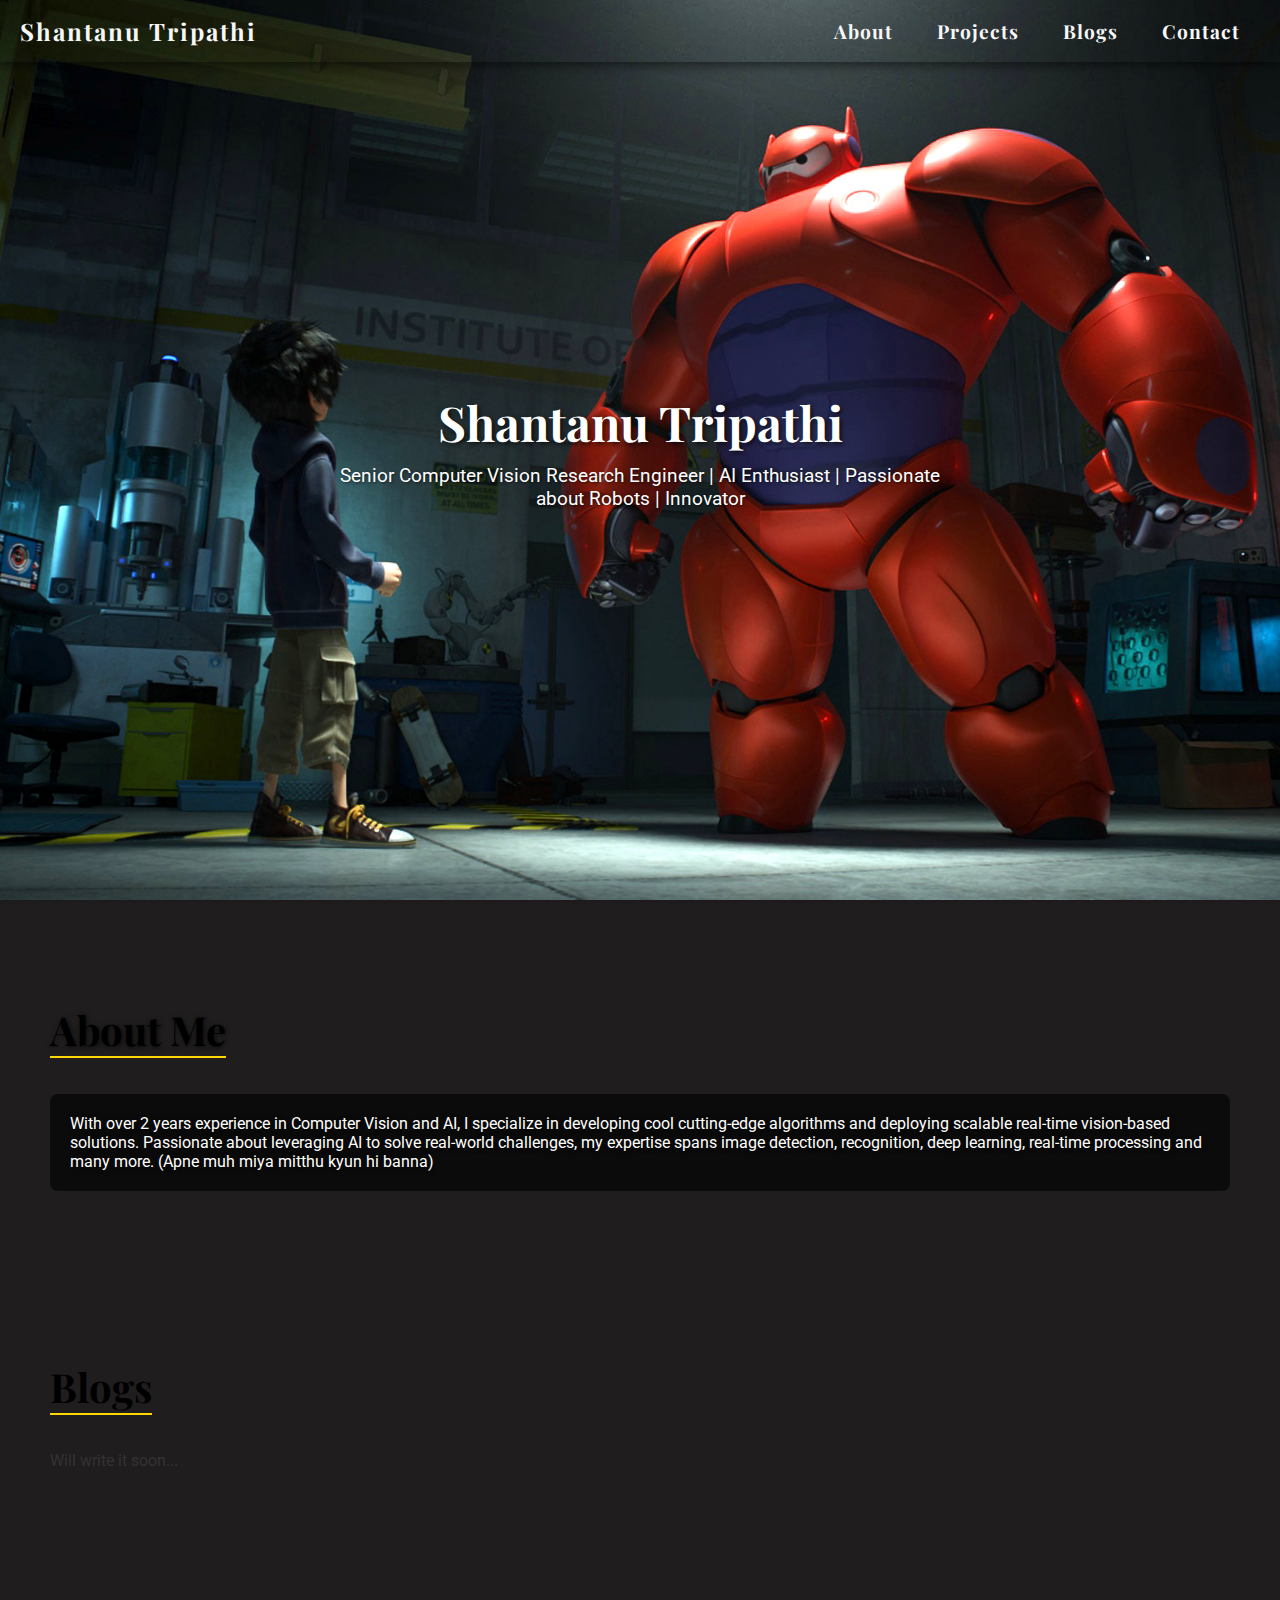
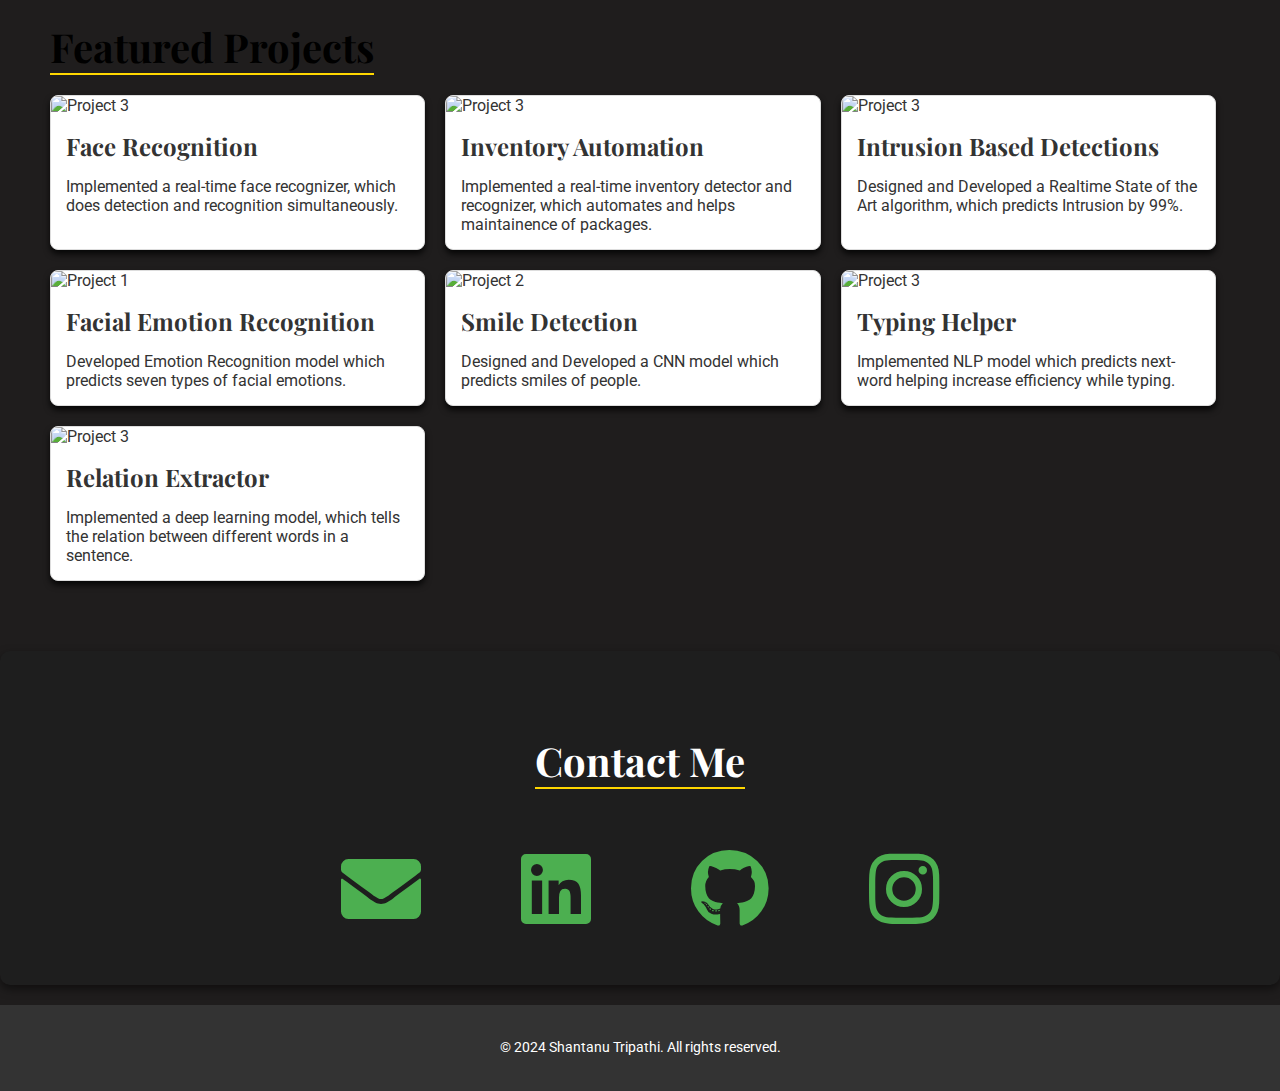
==== commit 83cca51d: "Initiation of deployable website" ====
--- a/index.html
+++ b/index.html
@@ -1,408 +1,112 @@
 <!DOCTYPE html>
 <html lang="en">
+<head>
+    <meta charset="UTF-8">
+    <meta name="viewport" content="width=device-width, initial-scale=1.0">
+    <title>Shantanu Tripathi</title>
+    <link href="https://fonts.googleapis.com/css2?family=Playfair+Display:wght@400;700&family=Roboto:wght@400;700&display=swap" rel="stylesheet">
+    <link href="https://cdnjs.cloudflare.com/ajax/libs/font-awesome/5.15.4/css/all.min.css" rel="stylesheet"> <!-- For Fonts -->
+    <link rel="stylesheet" href="styles.css">        
+</head>
+<body>
+    <header>
+        <nav>
+            <div class="logo">
+                <a href="#">Shantanu Tripathi</a> <!-- Link to home page -->
+            </div>
+            <div class="nav-links">
+                <a href="#about">About</a>
+                <a href="#projects">Projects</a>
+                <a href="#blogs">Blogs</a>
+                <a href="#contact">Contact</a>
+            </div>
+        </nav>
+        <div class="intro">
 
-<head>
-  <meta charset="utf-8">
-  <title>Shantanu Tripathi</title>
-  <meta content="width=device-width, initial-scale=1.0" name="viewport">
-  <meta content="" name="keywords">
-  <meta content="" name="description">
+            <h1>Shantanu Tripathi</h1>
+            <p>Senior Computer Vision Research Engineer | AI Enthusiast | Passionate about Robots | Innovator</p>
+        </div>
+    </header>
 
-  <!-- Favicons -->
-  <link href="img/shantanu.jpeg" rel="icon">
-  <link href="img/apple-touch-icon.png" rel="apple-touch-icon">
+    <div class="main-section">
+        <section id="about">
+            <h2>About Me</h2>
+            <p>
+                With over 2 years experience in Computer Vision and AI, I specialize in developing cool cutting-edge algorithms and deploying scalable real-time vision-based solutions. Passionate about leveraging AI to solve real-world challenges, my expertise spans image detection, recognition, deep learning, real-time processing and many more. (Apne muh miya mitthu kyun hi banna)
+            </p>
+        </section>
+        <section id="blogs">
+            <h2>Blogs</h2>
+            <p>
+                Will write it soon...
+            </p>
+        </section>
 
+        <section id="projects">
+            <h2>Featured Projects</h2>
+            <div class="projects">
+                <div class="project-card">
+                    <img src="https://via.placeholder.com/300x200" alt="Project 3">
+                    <h3>Face Recognition</h3>
+                    <p>Implemented a real-time face recognizer, which does detection and recognition simultaneously.</p>
+                </div>
+                <div class="project-card">
+                    <img src="https://via.placeholder.com/300x200" alt="Project 3">
+                    <h3>Inventory Automation</h3>
+                    <p>Implemented a real-time inventory detector and recognizer, which automates and helps maintainence of packages.</p>
+                </div>
+                <div class="project-card">
+                    <img src="https://via.placeholder.com/300x200" alt="Project 3">
+                    <h3>Intrusion Based Detections</h3>
+                    <p>Designed and Developed a Realtime State of the Art algorithm, which predicts Intrusion by 99%.</p>
+                </div>
+                <div class="project-card">
+                    <img src="https://via.placeholder.com/300x200" alt="Project 1">
+                    <h3>Facial Emotion Recognition</h3>
+                    <p>Developed Emotion Recognition model which predicts seven types of facial emotions.</p>
+                </div>
+                
+                <div class="project-card">
+                    <img src="https://via.placeholder.com/300x200" alt="Project 2">
+                    <h3>Smile Detection</h3>
+                    <p>Designed and Developed a CNN model which predicts smiles of people.</p>
+                </div>
+                <div class="project-card">
+                    <img src="https://via.placeholder.com/300x200" alt="Project 3">
+                    <h3>Typing Helper</h3>
+                    <p>Implemented NLP model which predicts next-word helping increase efficiency while typing.</p>
+                </div>
+                <div class="project-card">
+                    <img src="https://via.placeholder.com/300x200" alt="Project 3">
+                    <h3>Relation Extractor</h3>
+                    <p>Implemented a deep learning model, which tells the relation between different words in a sentence.</p>
+                </div>
+                
+            </div>
+        </section>
 
+        <section id="contact" class="contact-section">
+            <h2>Contact Me</h2>
+            <div class="contact-links">
+                <a href="mailto:shantanutripathi002@gmail.com" class="contact-link" target="_blank">
+                    <i class="fas fa-envelope"></i>
+                </a>
+                <a href="https://www.linkedin.com/in/shantanu-tripathi-0a740b170/" class="contact-link" target="_blank">
+                    <i class="fab fa-linkedin"></i>
+                </a>
+                <a href="https://www.github.com/daishinkan002" class="contact-link" target="_blank">
+                    <i class="fab fa-github"></i>
+                </a>
+                <a href="https://www.instagram.com/shantanu._043" class="contact-link" target="_blank">
+                    <i class="fab fa-instagram"></i>
+                </a>
+            </div>
+        </section>
 
-  <!-- Libraries CSS Files -->
-  <link href="lib/font-awesome/css/font-awesome.min.css" rel="stylesheet">
-  <link href="lib/animate/animate.min.css" rel="stylesheet">
-  <link href="lib/ionicons/css/ionicons.min.css" rel="stylesheet">
-  <link href="lib/owlcarousel/assets/owl.carousel.min.css" rel="stylesheet">
-  <link href="lib/lightbox/css/lightbox.min.css" rel="stylesheet">
-  <link href="https://cdnjs.cloudflare.com/ajax/libs/font-awesome/5.14.0/css/all.min.css" rel="stylesheet">
+    </div>
 
-  <!-- Compiled and minified CSS -->
-  <link rel="stylesheet" href="https://cdnjs.cloudflare.com/ajax/libs/materialize/1.0.0/css/materialize.min.css">
-
-  <!-- Compiled and minified JavaScript -->
-  <script src="https://cdnjs.cloudflare.com/ajax/libs/materialize/1.0.0/js/materialize.min.js"></script>
-
-  <link href="https://fonts.googleapis.com/icon?family=Material+Icons" rel="stylesheet">
-  <link type="text/css" rel="stylesheet" href="css/materialize.min.css" media="screen,projection" />
-
-  <!-- Main Stylesheet File -->
-  <link href="css/style.css" rel="stylesheet">
-
-</head>
-
-<body id="page-top">
-  
-  <div id="menu-center">
-  <div class="navbar-fixed" style="position:fixed;" >
-    <nav style="opacity: 0.9;" class="transparent" >
-      <div class="nav-wrapper">
-        <a href="#!" class="brand-logo">RESUME</a>
-        <a href="#" data-target="mobile-demo" class="sidenav-trigger"><i class="material-icons">menu</i></a>
-        <ul class="right hide-on-med-and-down">
-          <div class="col s10">
-            <li><a href="#home">Home</a></li>
-            <li><a href="#about">About</a></li>
-            <li><a href="#skills">Skills</a></li>
-            <li><a href="#projects">Projects</a></li>
-            <li><a href="#contact-footer">Contact</a></li>
-          </div>
-        </ul>
-      </div>
-    </nav>
-  </div>
-  </div>
-  <ul class="sidenav" id="mobile-demo">
-    <li><a href="#home">Home</a></li>
-    <li><a href="#about">About</a></li>
-    <li><a href="#skills">Skills</a></li>
-    <li><a href="#projects">Projects</a></li>
-    <li><a href="#contact-footer">Contact</a></li>
-  </ul>
-
-  <div class="black_background">
-    <!--/ Nav Start /-->
-
-
-
-
-
-
-
-
-    <!--/ Intro Skew Star /-->
-    <div id="home" class="intro route bg-image" style="background-image: url(img/desktop_setup.jpeg)">
-      <div class="overlay-itro"></div>
-      <div class="intro-content display-table">
-        <div class="table-cell">
-          <div class="container">
-            <p class="display-6 color-d">HEY THERE, I AM</p>
-            <h1 class="intro-title mb-4">Shantanu Tripathi</h1>
-            <p class="intro-subtitle"><span class="text-slider-items">Computer Vision Researcher, Problem Solver
-
-            </span><strong class="text-slider"></strong></p>
-            <!-- <p class="pt-3"><a class="btn btn-primary btn js-scroll px-4" href="#about" role="button">Learn More</a></p> -->
-          </div>
-        </div>  
-      </div>
-    </div>
-    <!--/ Intro Skew End /-->
-
-
-<!-- 
-    
-    
-    <section id="about" class="about-mf sect-pt4 route">
-      <div class="container">
-        <div class="row">
-          <div class="col s12">
-            <div class="box-shadow-full">
-              <div class="row">
-                <div class=" col m6">
-                  <div class="row">
-                    <div class="col s6 col m5">
-                      <div class="about-img">
-                        <img src="img/testimonial.jpg" style="height: 200px;width: 200px;"class="responsive-img rounded b-shadow-a" alt="">
-                      </div>
-                    </div>
-                    <div class="col s6 col m7" >
-                      <div class="about-info" >
-                        <p><span class="title-s">Name: </span> <span>Shantanu Tripathi</span></p>
-                        <p><span class="title-s">Profile: </span> <span>AI Engineer</span></p>
-                        <p><span class="title-s">Email: </span> <span>shantanutripathi002@gmail.com</span></p>
-                        <p><span class="title-s">Phone: </span> <span>(+91) 7309932909</span></p>
-                      </div>
-                    </div>
-                  </div>
-                  <div class="skill-mf">
-                    <p class="title-s">Skills</p>
-                    <span>Python</span> <span class="pull-right">85%</span>
-                    <div class="progress">
-                      <div class="progress-bar" role="progressbar" style="width: 85%;" aria-valuenow="85"
-                        aria-valuemin="0" aria-valuemax="100"></div>
-                    </div>
-                    <span>Data Science</span> <span class="pull-right">75%</span>
-                    <div class="progress">
-                      <div class="progress-bar" role="progressbar" style="width: 75%" aria-valuenow="75"
-                        aria-valuemin="0" aria-valuemax="100"></div>
-                    </div>
-                    <span>Software Developer</span> <span class="pull-right">80%</span>
-                    <div class="progress">
-                      <div class="progress-bar" role="progressbar" style="width: 80%" aria-valuenow="80"
-                        aria-valuemin="0" aria-valuemax="100"></div>
-                    </div>
-                    <span>Machine Learning</span> <span class="pull-right">75%</span>
-                    <div class="progress">
-                      <div class="progress-bar" role="progressbar" style="width: 75%" aria-valuenow="75"
-                        aria-valuemin="0" aria-valuemax="100"></div>
-                    </div>
-                  </div>
-                </div>
-                <div class=" col m6" style="padding:10px;">
-                  <div class="about-me pt-4 pt-md-0">
-                    <div class="title-box-2">
-                      <h5 class="title-left">
-                        About me
-                      </h5>
-                    </div>
-                    <p class="lead">
-                      In this world, Everyone loves Stories. And if that stories are real, it gets another level.
-                    </p>
-                    <p class="lead">
-                      I love to search those stories from the data. Drawing inferences after scraping and cleaning is
-                      the area I want to work on.
-                    </p>
-                    <p class="lead">
-                      Strong analytical skills, with a good understanding of Machine Learning and Deep Learning
-                      knowledge.
-                    </p>
-                  </div>
-                </div>
-              </div>
-            </div>
-          </div>
-        </div>
-      </div>
-    </section> -->
-
-
-
-
-    
-
-    <!--/ Projects /-->
-    <section id="projects" class="portfolio-mf sect-pt4 route">
-      <div class="container">
-        <div class="row">
-          <div class="col s12 m12 l12">
-            <div class="title-box" style="text-align:center;">
-              <h3 class="title-a">
-                Projects
-              </h3>
-              <p class="subtitle-a">
-                Some Projects I worked on -
-              </p>
-              <!-- <div class="line-mf"></div> -->
-            </div>
-          </div>
-   
-
-
-          <div class="col s12 m6 l6" style="padding:2cm;">
-            <div class="card medium inline-photo show-on-scroll">
-              <div class="card-image waves-effect waves-block waves-light">
-                <img class="activator responsive-img" style="width: 100%;" ;" src="img/relation_extraction.jpeg">
-              </div>
-              <div class="card-content ">
-                <span class="card-title activator grey-text text-darken-4">Relation Extraction<i
-                    class="material-icons right">more_vert</i></span>
-                <p><a href="#">Github Link</a></p>
-              </div>
-              <div class="card-reveal">
-                <span class="card-title grey-text text-darken-4">Relation Extraction<i
-                    class="material-icons right">close</i></span>
-                <p>Content to be Added </p>
-              </div>
-            </div>
-          </div>
-
-
-
-
-          <div class="col s12 m6 l6" style="padding:2cm;">
-            <div class="card medium inline-photo show-on-scroll">
-              <div class="card-image waves-effect waves-block waves-light">
-                <img class="activator responsive-img" style="width: 100%;" ;" src="img/emotion_recognition.png">
-              </div>
-              <div class="card-content ">
-                <span class="card-title activator grey-text text-darken-4">Facial Emotion Recognition<i
-                    class="material-icons right">more_vert</i></span>
-                <p><a href="#">Github Link</a></p>
-              </div>
-              <div class="card-reveal">
-                <span class="card-title grey-text text-darken-4">Facial Emotion Recognition<i
-                    class="material-icons right">close</i></span>
-                <p>Content to be Added </p>
-              </div>
-            </div>
-          </div>
-
-          <div class="col s12 m6 l6" style="padding:2cm;">
-            <div class="card medium inline-photo show-on-scroll">
-              <div class="card-image waves-effect waves-block waves-light">
-                <img class="activator responsive-img" style="width: 100%;" ;" src="img/smile_detection.jpg">
-              </div>
-              <div class="card-content ">
-                <span class="card-title activator grey-text text-darken-4">Smile Detection<i
-                    class="material-icons right">more_vert</i></span>
-                <p><a href="#">Github Link</a></p>
-              </div>
-              <div class="card-reveal">
-                <span class="card-title grey-text text-darken-4">Smile Detection<i
-                    class="material-icons right">close</i></span>
-                <p>Content to be Added </p>
-              </div>
-            </div>
-          </div>
-
-          <div class="col s12 m6 l6" style="padding:2cm;">
-            <div class="card medium inline-photo show-on-scroll">
-              <div class="card-image waves-effect waves-block waves-light">
-                <img class="activator responsive-img" style="width: 100%;" ;" src="img/chatbot-development.jpg">
-              </div>
-              <div class="card-content ">
-                <span class="card-title activator grey-text text-darken-4">Chatbot Development<i
-                    class="material-icons right">more_vert</i></span>
-                <p><a href="#">Github Link</a></p>
-              </div>
-              <div class="card-reveal">
-                <span class="card-title grey-text text-darken-4">Chatbot Development<i
-                    class="material-icons right">close</i></span>
-                <p>Content to be Added </p>
-              </div>
-            </div>
-          </div>
-
-
-
-
-
-
-
-
-
-
-
-        <div class="col s12 m6 l6" style="padding:2cm;">
-          <div class="card medium inline-photo show-on-scroll">
-            <div class="card-image waves-effect waves-block waves-light">
-              <img class="activator responsive-img" style="width: 100%;" ;" src="img/labelled_data.jpeg">
-            </div>
-            <div class="card-content ">
-              <span class="card-title activator grey-text text-darken-4">Labelled Data Extraction<i
-                  class="material-icons right">more_vert</i></span>
-              <p><a href="#">Github Link</a></p>
-            </div>
-            <div class="card-reveal">
-              <span class="card-title grey-text text-darken-4">Labelled Data Extraction<i
-                  class="material-icons right">close</i></span>
-              <p>Content to be Added </p>
-            </div>
-          </div>
-        </div>
-
-
-
-
-
-        <div class="col s12 m6 l6" style="padding:2cm;">
-          <div class="card medium inline-photo show-on-scroll">
-            <div class="card-image waves-effect waves-block waves-light">
-              <img class="activator responsive-img" style="width: 100%;" ;" src="img/youtube-handler.png">
-            </div>
-            <div class="card-content ">
-              <span class="card-title activator grey-text text-darken-4">Youtube Handler<i
-                  class="material-icons right">more_vert</i></span>
-              <p><a href="#">Github Link</a></p>
-            </div>
-            <div class="card-reveal">
-              <span class="card-title grey-text text-darken-4">Youtube Handler<i
-                  class="material-icons right">close</i></span>
-              <p>Content to be Added </p>
-            </div>
-          </div>
-        </div>
-
-        <div class="col s12 m6 l6" style="padding:2cm;">
-          <div class="card medium inline-photo show-on-scroll">
-            <div class="card-image waves-effect waves-block waves-light">
-              <img class="activator responsive-img" style="width: 100%;" ;" src="img/self_balancing_bot..jpg">
-            </div>
-            <div class="card-content ">
-              <span class="card-title activator grey-text text-darken-4">Self Balancing Bot<i
-                  class="material-icons right">more_vert</i></span>
-              <p><a href="#">Github Link</a></p>
-            </div>
-            <div class="card-reveal">
-              <span class="card-title grey-text text-darken-4">Self Balancing Bot<i
-                  class="material-icons right">close</i></span>
-              <p>Content to be Added </p>
-            </div>
-
-          </div>
-        </div>
-
-        <!-- This is a sample how reveal cards will be implemented in my website -->
-        <div class="col s12 m6 l6" style="padding:2cm;">
-          <div class="card medium inline-photo show-on-scroll">
-            <div class="card-image waves-effect waves-block waves-light">
-              <img class="activator responsive-img" style="width: 100%;" ;" src="img/line_follower.jpg">
-            </div>
-            <div class="card-content ">
-              <span class="card-title activator grey-text text-darken-4">Line Follower<i
-                  class="material-icons right">more_vert</i></span>
-              <p><a href="#">Github Link</a></p>
-            </div>
-            <div class="card-reveal">
-              <span class="card-title grey-text text-darken-4">Line Follower<i
-                  class="material-icons right">close</i></span>
-              <p>Content to be Added </p>
-            </div>
-
-          </div>
-        </div>
-        </div>
-      </div>
-    </section>
-
-
-
-
-  <!--/ Section Portfolio End /-->
-
-
-  <!--/ Section Contact-Footer Star /-->
-  <div class="center">
-    <div id="contact-footer">
-      <p style="font-family: Broadway; font-weight: 100;">Shantanu</p>
-      <div class="social-links">
-        <span><a href="https://www.linkedin.com/in/shantanu-tripathi-0a740b170/" target="_blank"><i class="fab fa-linkedin" style="color: rgb(216, 62, 62); font-size: 36px; padding: 30px;"></i></a></span>
-        <span><a href="https://github.com/daishinkan002" target="_blank"><i class="fab fa-github" style="color: rgb(226, 47, 47); font-size: 36px; padding: 30px;"></i></a></span>
-        <span><a href="https://www.instagram.com/shantanu._043/" target="_blank"><i class="fab fa-instagram" style="color: rgb(226, 47, 47); font-size: 36px; padding: 30px;"></i></a></span>
-        <span><a href="https://twitter.com/Shantan37231611" target="_blank"><i class="fab fa-twitter" style="color: rgb(216, 62, 62); font-size: 36px; padding: 30px;"></i></a></span>
-      </div>
-    </div>
-  </div>
-  </div> <!-- Closing Black Background Class-->
-  <!--/ Section Contact-footer End /-->
-
-  <a href="#" class="back-to-top"><i class="fa fa-chevron-up"></i></a>
-  <div id="preloader"></div>
-
-  <!-- JavaScript Libraries -->
-  <script src="lib/jquery/jquery.min.js"></script>
-  <script src="lib/jquery/jquery-migrate.min.js"></script>
-  <script src="lib/popper/popper.min.js"></script>
-  <script src="lib/bootstrap/js/bootstrap.min.js"></script>
-  <script src="lib/easing/easing.min.js"></script>
-  <script src="lib/counterup/jquery.waypoints.min.js"></script>
-  <script src="lib/counterup/jquery.counterup.js"></script>
-  <script src="lib/owlcarousel/owl.carousel.min.js"></script>
-  <script src="lib/lightbox/js/lightbox.min.js"></script>
-  <script src="lib/typed/typed.min.js"></script>
-  <!-- Contact Form JavaScript File -->
-  <script src="contactform/contactform.js"></script>
-
-  <!-- Template Main Javascript File -->
-  <script src="js/main.js"></script>
-
+    <footer>
+        <p>&copy; 2024 Shantanu Tripathi. All rights reserved.</p>
+    </footer>
 </body>
-<script src="js/project.js" type="text/javascript"></script>
-<script src="js/nav.js" type="text/javascript"></script>
-
-</html>+</html>
--- a/styles.css
+++ b/styles.css
@@ -0,0 +1,256 @@
+body {
+    font-family: 'Roboto', sans-serif;
+    margin: 0;
+    padding: 0;
+    background-color: #1f1d1d;
+    color: #333;
+}
+
+header {
+    background-image: url('img/bg_hero6.jpg'); /*Ensure the image path is correct*/
+    background-size: cover; /* Ensures the image covers the entire header */
+    background-position: center center; /* Centers the image */
+    color: #fff;
+    text-align: center;
+    padding: 0; /* Ensure no unwanted padding in header */
+    height: 100vh; /* Full viewport height */
+    width: 100%; /* Ensures header spans the full width of the screen */
+    position: relative; /* Ensures positioning of child elements inside the header */
+    top: 0;
+    box-sizing: border-box; /* Ensures padding and borders are included in width calculation */
+    box-shadow: 0 2px 4px rgba(0, 0, 0, 0.1); /* Light shadow for effect */
+}
+
+
+header nav {
+    display: flex; /* Use flexbox for layout */
+    justify-content: space-between; /* Align items with space between */
+    align-items: center; /* Vertically center the items */
+    padding: 15px 20px; /* Space around the elements */
+    position: absolute; /* Positioning on top of the header */
+    top: 0;
+    left: 0;
+    right: 0;
+    z-index: 1; /* Ensure it appears above the header content */
+    box-shadow: 0 4px 10px rgba(0, 0, 0, 0.5);
+}
+
+header nav .logo a {
+    color: #f7f7f7;
+    font-family: 'Playfair Display', serif;
+    font-size: 1.5em;
+    font-weight: 700;
+    text-decoration: none;
+    letter-spacing: 2px;
+    transition: color 0.3s, transform 0.3s;
+}
+
+
+
+
+header nav .logo a:hover {
+    color: #ffd700;
+    transform: scale(1.1);
+}
+
+header nav .nav-links {
+    text-align: center;
+}
+
+header nav .nav-links a {
+    color: #f7f7f7;
+    margin: 0 20px;
+    text-decoration: none;
+    font-family: 'Playfair Display', serif;
+    font-size: 1.2em;
+    font-weight: 700;
+    letter-spacing: 1px;
+    transition: color 0.3s, transform 0.3s;
+    
+
+}
+
+header nav .nav-links a:hover {
+    color: #ffd700;
+    transform: scale(1.1);
+}
+
+header nav .nav-links a:focus {
+    outline: none;
+    color: #ffd700;
+}
+
+header .intro {
+    position: absolute; /* Allows precise positioning */
+    top: 50%; /* Vertically center the text */
+    left: 50%; /* Horizontally center the text */
+    transform: translate(-50%, -50%); /* Adjust for true centering */
+    z-index: 10; /* Makes sure text is on top of the background */
+    padding: 20px;
+}
+
+header .intro h1 {
+    font-family: 'Playfair Display', serif;
+    margin: 0;
+    font-size: 3em; /* Increase font size for visibility */
+    text-shadow: 2px 2px 5px rgba(0, 0, 0, 0.7); /* Optional shadow for text readability */
+}
+
+header .intro p {
+    margin: 10px 0 0;
+    font-size: 1.2em;
+    text-shadow: 1px 1px 3px rgba(0, 0, 0, 0.6); /* Optional shadow for paragraph text */
+}
+
+
+.main-section {
+    padding: 0;
+}
+
+
+section {
+    padding: 50px;
+    /* max-width: 1200px; */
+    margin: 0 auto;
+}
+
+
+
+
+section h2 {
+    font-family: 'Playfair Display', serif;
+    font-size: 2.5em;
+    color: #000000;
+    margin-bottom: 20px;
+    border-bottom: 2px solid #ffd700;
+    display: inline-block;
+}
+#about {
+    background-image: url('img/desktop_setup.jpeg');
+    background-size: cover;
+    background-position: center;
+    color: #fff;
+    text-shadow: 1px 1px 5px rgba(0, 0, 0, 0.7);
+    padding: 70px 50px;
+}
+#about p {
+    background-color: rgba(0, 0, 0, 0.6);
+    padding: 20px;
+    border-radius: 8px;
+}
+.projects {
+    display: flex;
+    gap: 20px;
+    flex-wrap: wrap;
+}
+.project-card {
+    background: #fff;
+    border: 1px solid #ddd;
+    border-radius: 8px;
+    overflow: hidden;
+    box-shadow: 0 4px 6px rgba(0, 0, 0, 0.8);
+    transition: transform 0.3s, box-shadow 0.3s;
+    flex: 1 1 calc(33.333% - 20px);
+    max-width: calc(33.333% - 20px);
+}
+.project-card:hover {
+    transform: translateY(-10px);
+    box-shadow: 0 6px 12px rgba(0, 0, 0, 0.15);
+}
+.project-card img {
+    width: 100%;
+    height: auto;
+}
+.project-card h3 {
+    font-family: 'Playfair Display', serif;
+    font-size: 1.5em;
+    margin: 15px;
+}
+.project-card p {
+    font-size: 1em;
+    margin: 0 15px 15px;
+}
+
+
+/* Contact Section */
+
+.contact-section {
+    text-align: center;
+    padding: 50px 20px;
+    background-color: #1e1e1e;
+    border-radius: 10px;
+    box-shadow: 0 4px 10px rgba(0, 0, 0, 0.5);
+    margin: 20px auto;
+    /* max-width: 800px; */
+}
+
+.contact-section h2 {
+    font-size: 2.5rem;
+    margin-bottom: 20px;
+    color: #ffffff;
+}
+
+.contact-links {
+    display: flex;
+    justify-content: center;
+    gap: 100px;
+    margin-top: 40px;
+    flex-wrap: wrap;
+}
+
+.contact-link {
+    text-decoration: none;
+    color: #ffffff;
+    font-size: 4rem;
+    transition: transform 0.2s, color 0.2s;
+}
+
+.contact-link i {
+    font-size: 5rem;
+    color: #4CAF50; /* Customize icon color */
+    transition: color 0.2s;
+}
+
+.contact-link:hover {
+    transform: scale(1.3);
+}
+
+.contact-link:hover i {
+    color: #f6ff00;
+}
+
+/* Responsiveness */
+@media (max-width: 768px) {
+    .contact-links {
+        flex-direction: row;
+        flex-wrap: wrap;
+        gap: 30px; /* Smaller gaps on mobile */
+    }
+
+    .contact-link i {
+        font-size: 4rem; /* Slightly smaller icons for smaller screens */
+    }
+}
+
+
+
+footer {
+    text-align: center;
+    padding: 20px;
+    background-color: #333;
+    color: #fff;
+    font-size: 0.9em;
+}
+footer a {
+    color: #ffd700;
+    text-decoration: none;
+}
+footer a:hover {
+    text-decoration: underline;
+}
+@media (max-width: 768px) {
+    .project-card {
+        flex: 1 1 calc(100% - 20px);
+        max-width: calc(100% - 20px);
+    }
+}
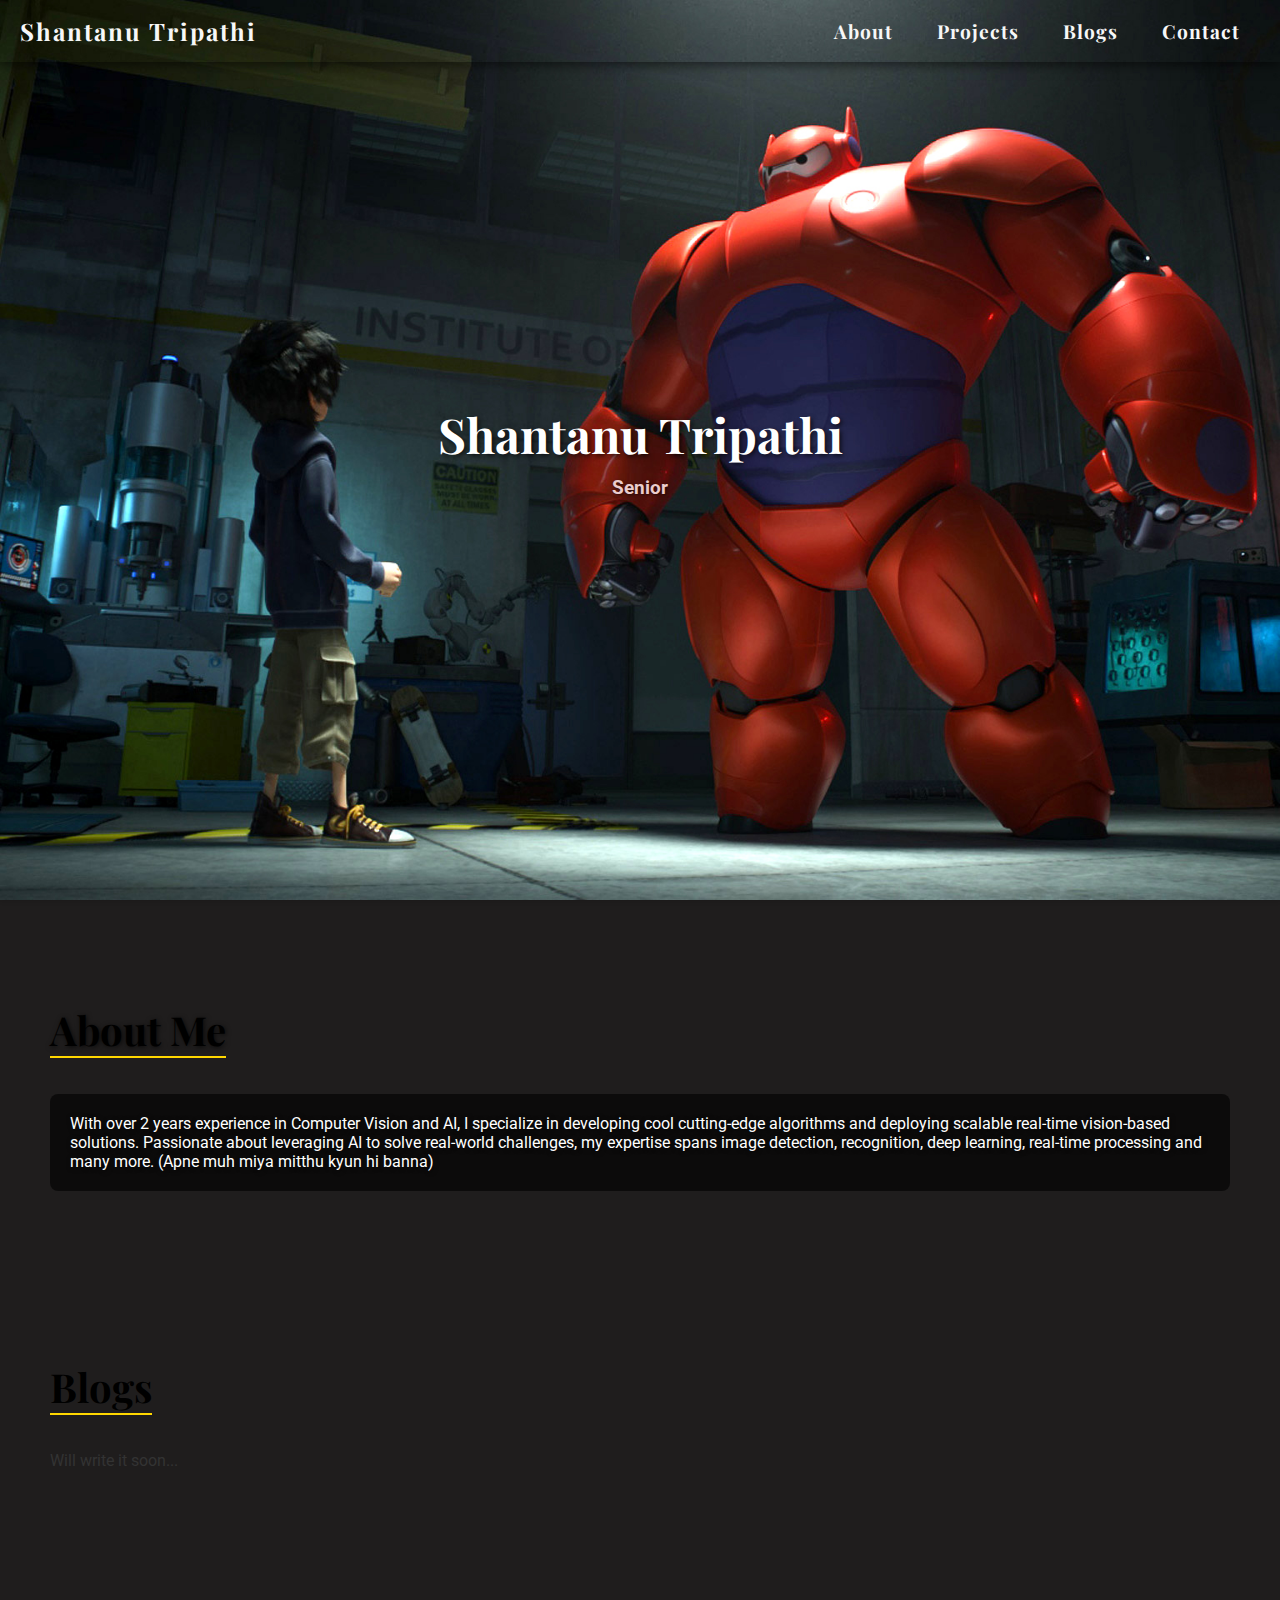
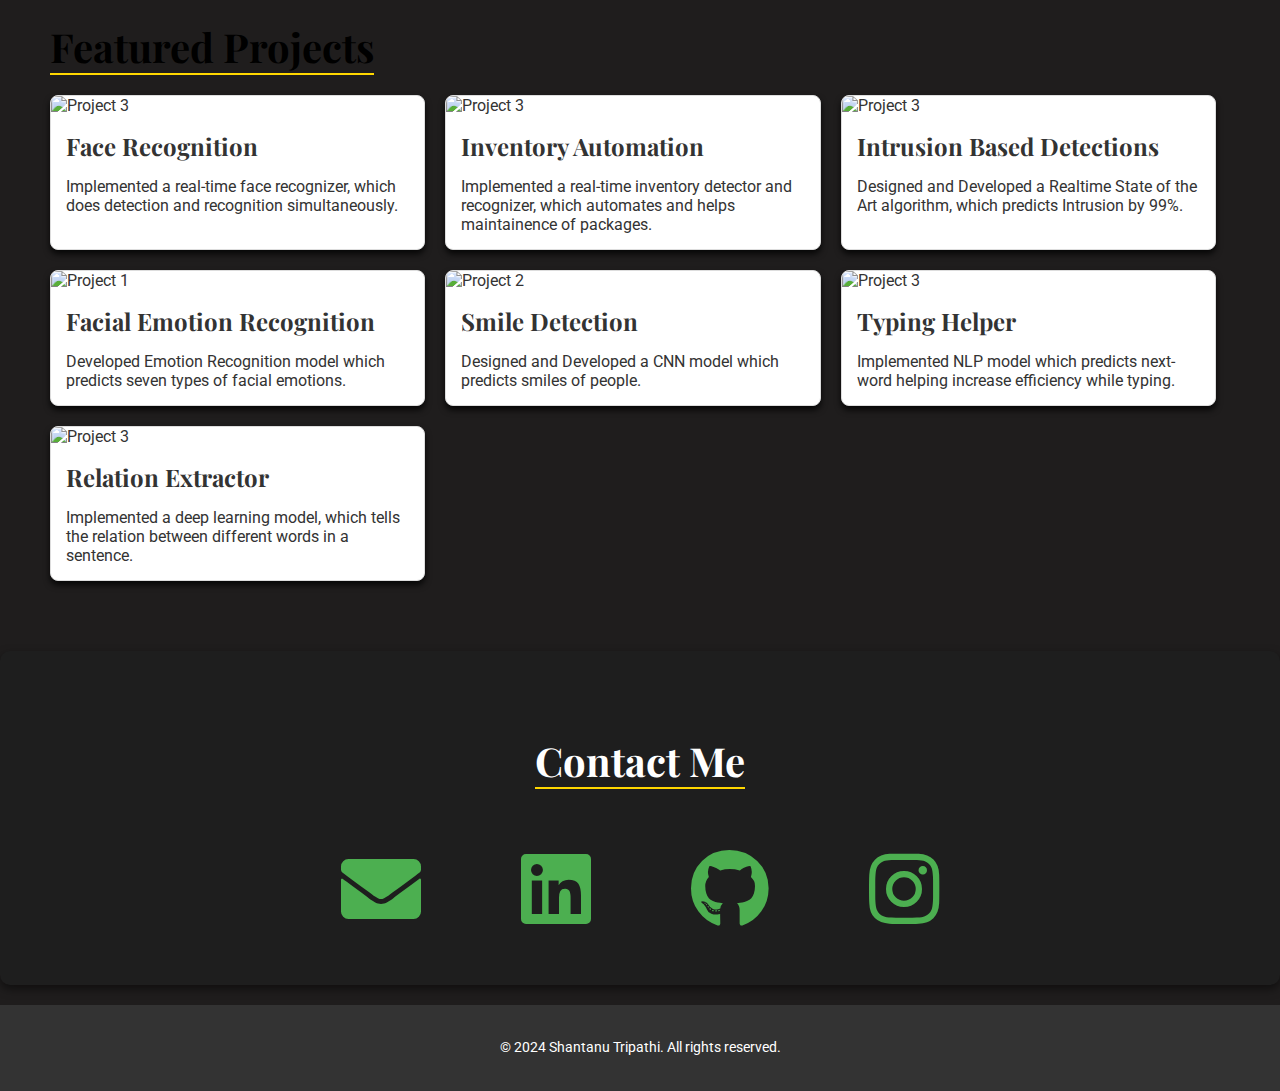
==== commit 62d4da83: "Added typing effect for the phrases" ====
--- a/index.html
+++ b/index.html
@@ -22,10 +22,10 @@
             </div>
         </nav>
         <div class="intro">
-
             <h1>Shantanu Tripathi</h1>
-            <p>Senior Computer Vision Research Engineer | AI Enthusiast | Passionate about Robots | Innovator</p>
+            <p id="typing-effect"></p>
         </div>
+        <script src="typingEffect.js"></script>
     </header>
 
     <div class="main-section">
--- a/styles.css
+++ b/styles.css
@@ -47,6 +47,17 @@
 
 
 
+header p {
+    font-size: 3rem;
+    font-weight: bold;
+    color: #ebcccc;
+    display: inline-block;
+    /* min-width: 300px;     */
+}
+
+
+
+
 
 header nav .logo a:hover {
     color: #ffd700;
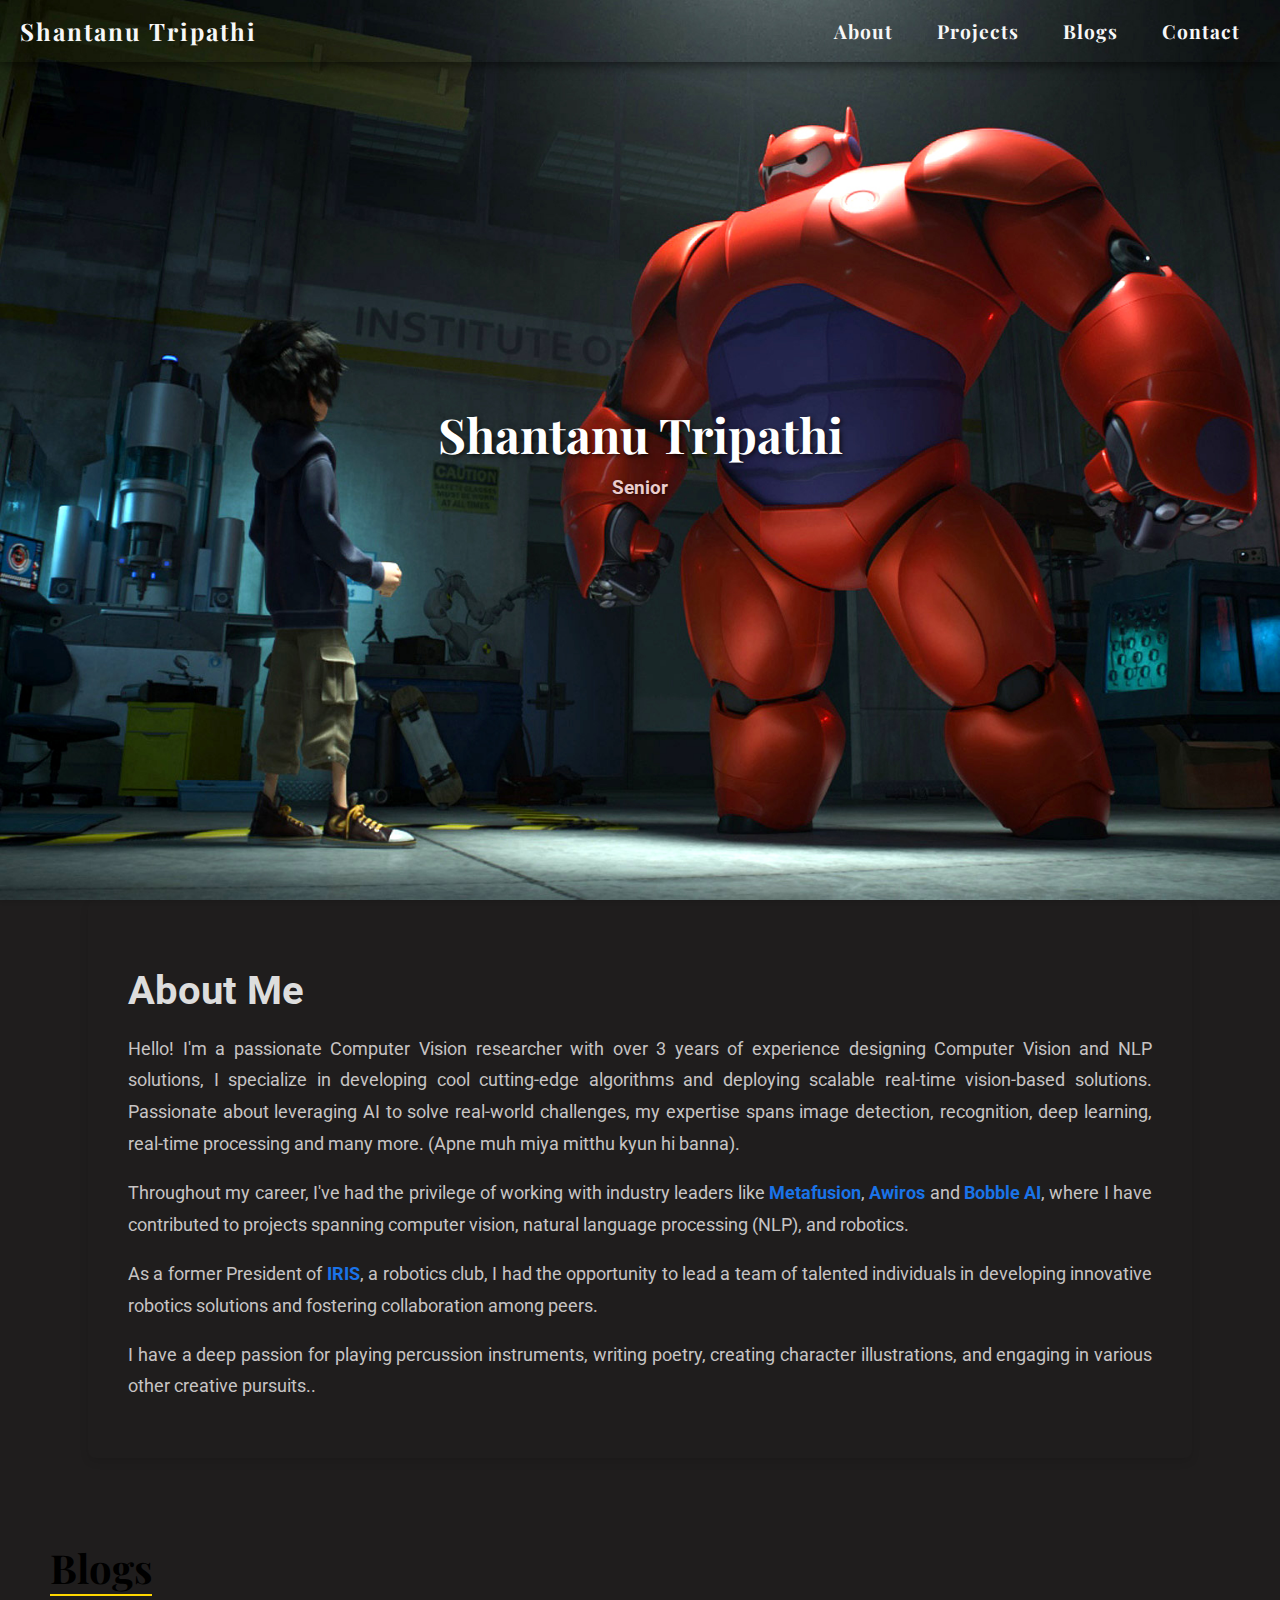
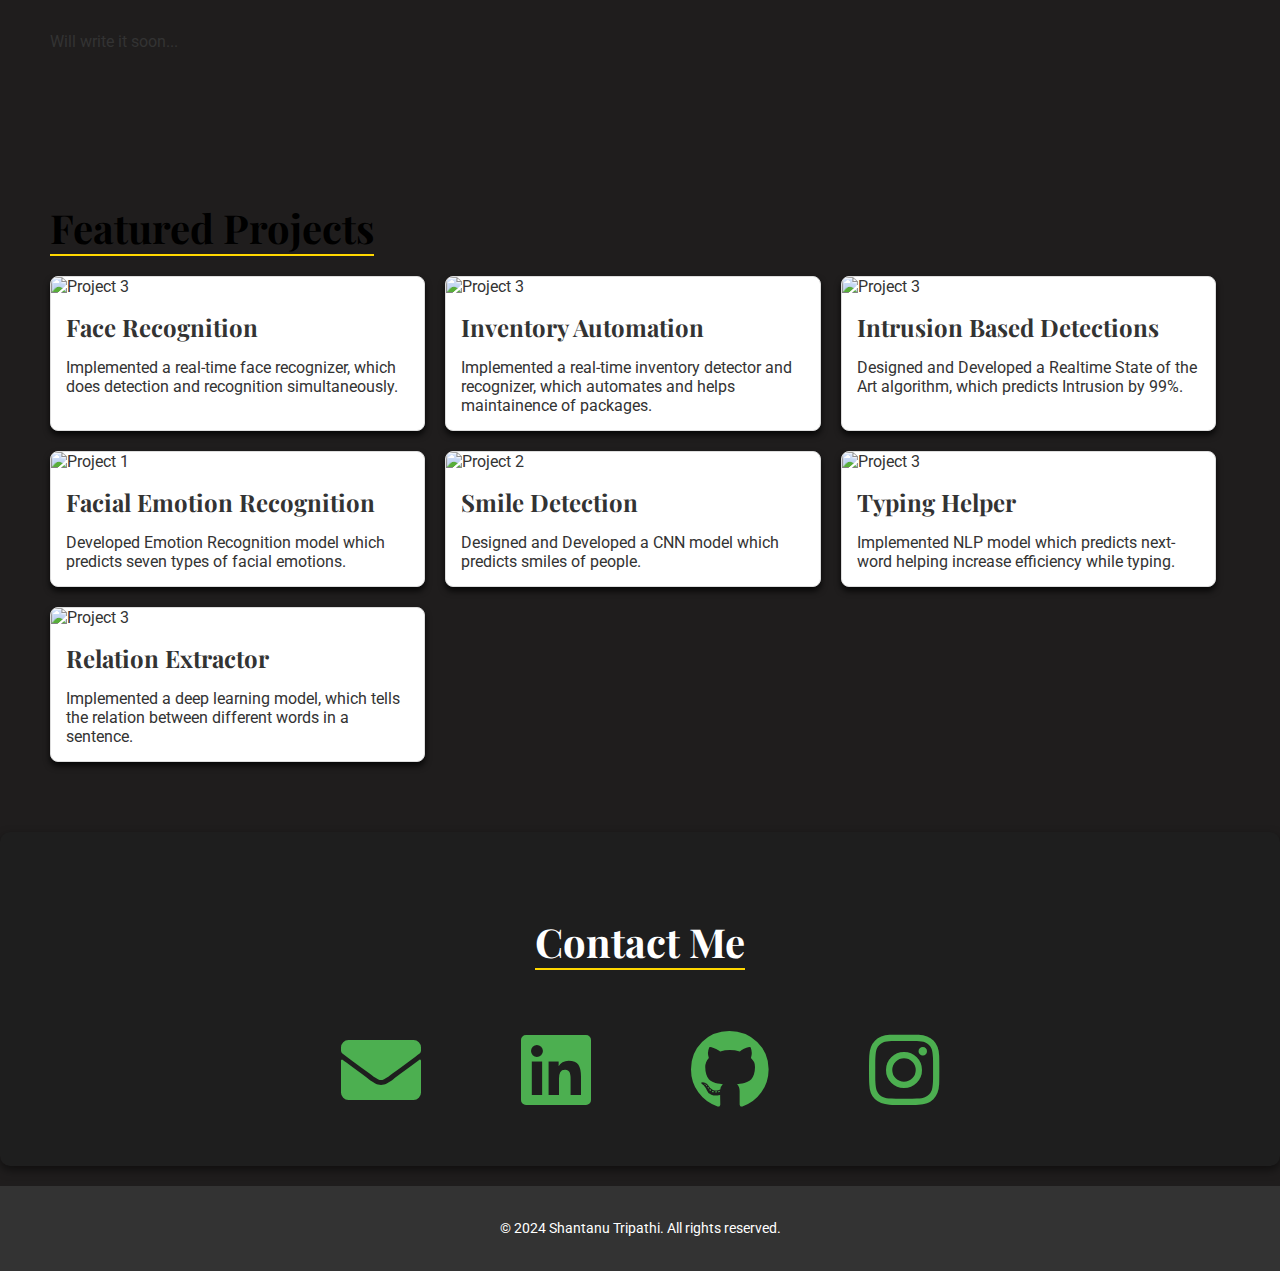
==== commit bf36044c: "Improved About Me Section" ====
--- a/index.html
+++ b/index.html
@@ -30,10 +30,15 @@
 
     <div class="main-section">
         <section id="about">
-            <h2>About Me</h2>
-            <p>
-                With over 2 years experience in Computer Vision and AI, I specialize in developing cool cutting-edge algorithms and deploying scalable real-time vision-based solutions. Passionate about leveraging AI to solve real-world challenges, my expertise spans image detection, recognition, deep learning, real-time processing and many more. (Apne muh miya mitthu kyun hi banna)
-            </p>
+            <div class="container">
+                <div class="content">
+                    <h1>About Me</h2>
+                    <p>Hello! I'm a passionate Computer Vision researcher with over 3 years of experience designing Computer Vision and NLP solutions, I specialize in developing cool cutting-edge algorithms and deploying scalable real-time vision-based solutions. Passionate about leveraging AI to solve real-world challenges, my expertise spans image detection, recognition, deep learning, real-time processing and many more. (Apne muh miya mitthu kyun hi banna).</p>
+                    <p>Throughout my career, I've had the privilege of working with industry leaders like <strong>Metafusion</strong>, <strong>Awiros</strong> and <strong>Bobble AI</strong>, where I have contributed to projects spanning computer vision, natural language processing (NLP), and robotics.</p>
+                    <p>As a former President of <strong>IRIS</strong>, a robotics club, I had the opportunity to lead a team of talented individuals in developing innovative robotics solutions and fostering collaboration among peers.</p>
+                    <p>I have a deep passion for playing percussion instruments, writing poetry, creating character illustrations, and engaging in various other creative pursuits..</p>
+                </div>
+            </div>
         </section>
         <section id="blogs">
             <h2>Blogs</h2>
--- a/styles.css
+++ b/styles.css
@@ -136,19 +136,46 @@
     border-bottom: 2px solid #ffd700;
     display: inline-block;
 }
+
+
+
 #about {
-    background-image: url('img/desktop_setup.jpeg');
-    background-size: cover;
-    background-position: center;
-    color: #fff;
-    text-shadow: 1px 1px 5px rgba(0, 0, 0, 0.7);
-    padding: 70px 50px;
-}
-#about p {
-    background-color: rgba(0, 0, 0, 0.6);
-    padding: 20px;
+    /* background-color: #4d4c4c; */
     border-radius: 8px;
-}
+    box-shadow: 0 4px 8px rgba(0, 0, 0, 0.1);
+    width: 80%;
+    /* max-width: 800px; */
+    padding: 40px;
+}
+
+/* Main content styles */
+.container {
+    display: flex;
+    flex-direction: column;
+    align-items: center;
+}
+
+.content h1 {
+    font-size: 2.5rem;
+    margin-bottom: 20px;
+    color: #ddd;
+}
+
+.content p {
+    font-size: 1.1rem;
+    margin-bottom: 15px;
+    text-align: justify;
+    color: #c7c4c4;
+    line-height: 1.8;
+}
+
+/* Strong text */
+strong {
+    color: #1a73e8;
+}
+
+
+
 .projects {
     display: flex;
     gap: 20px;
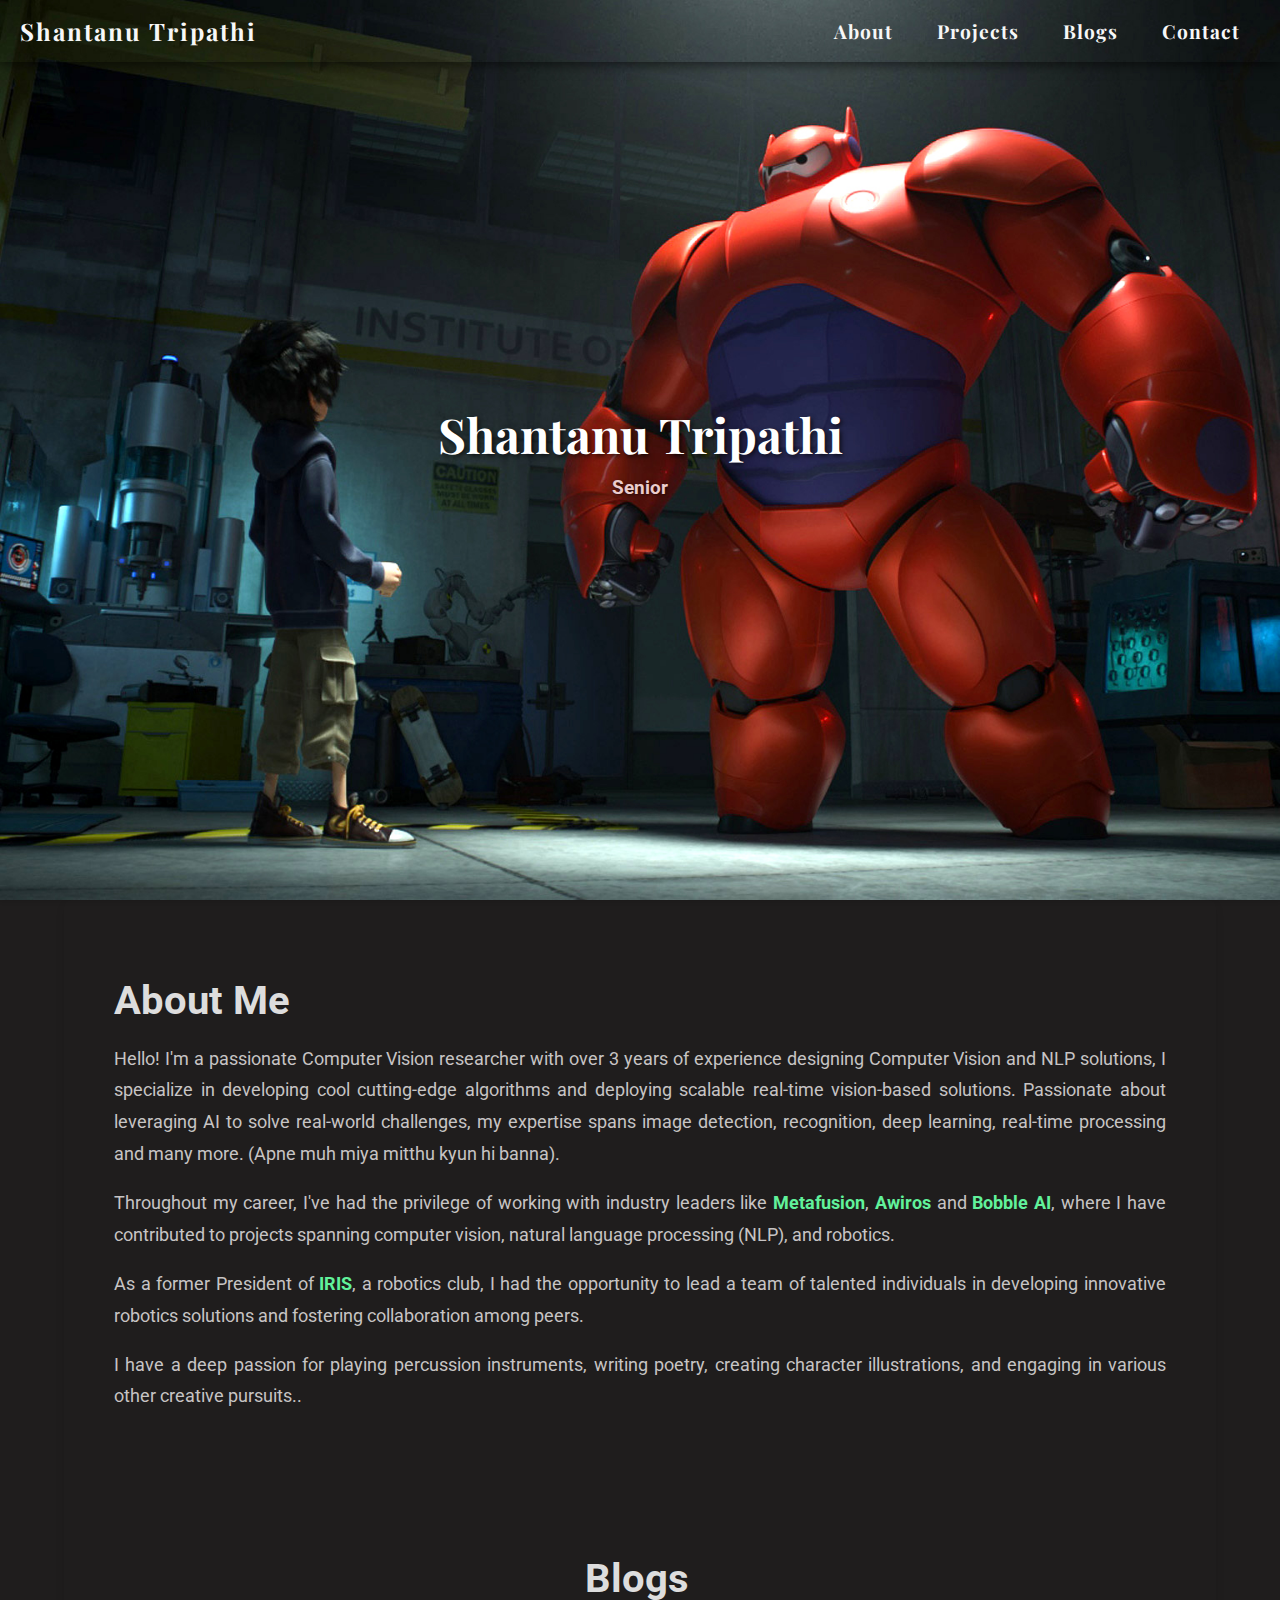
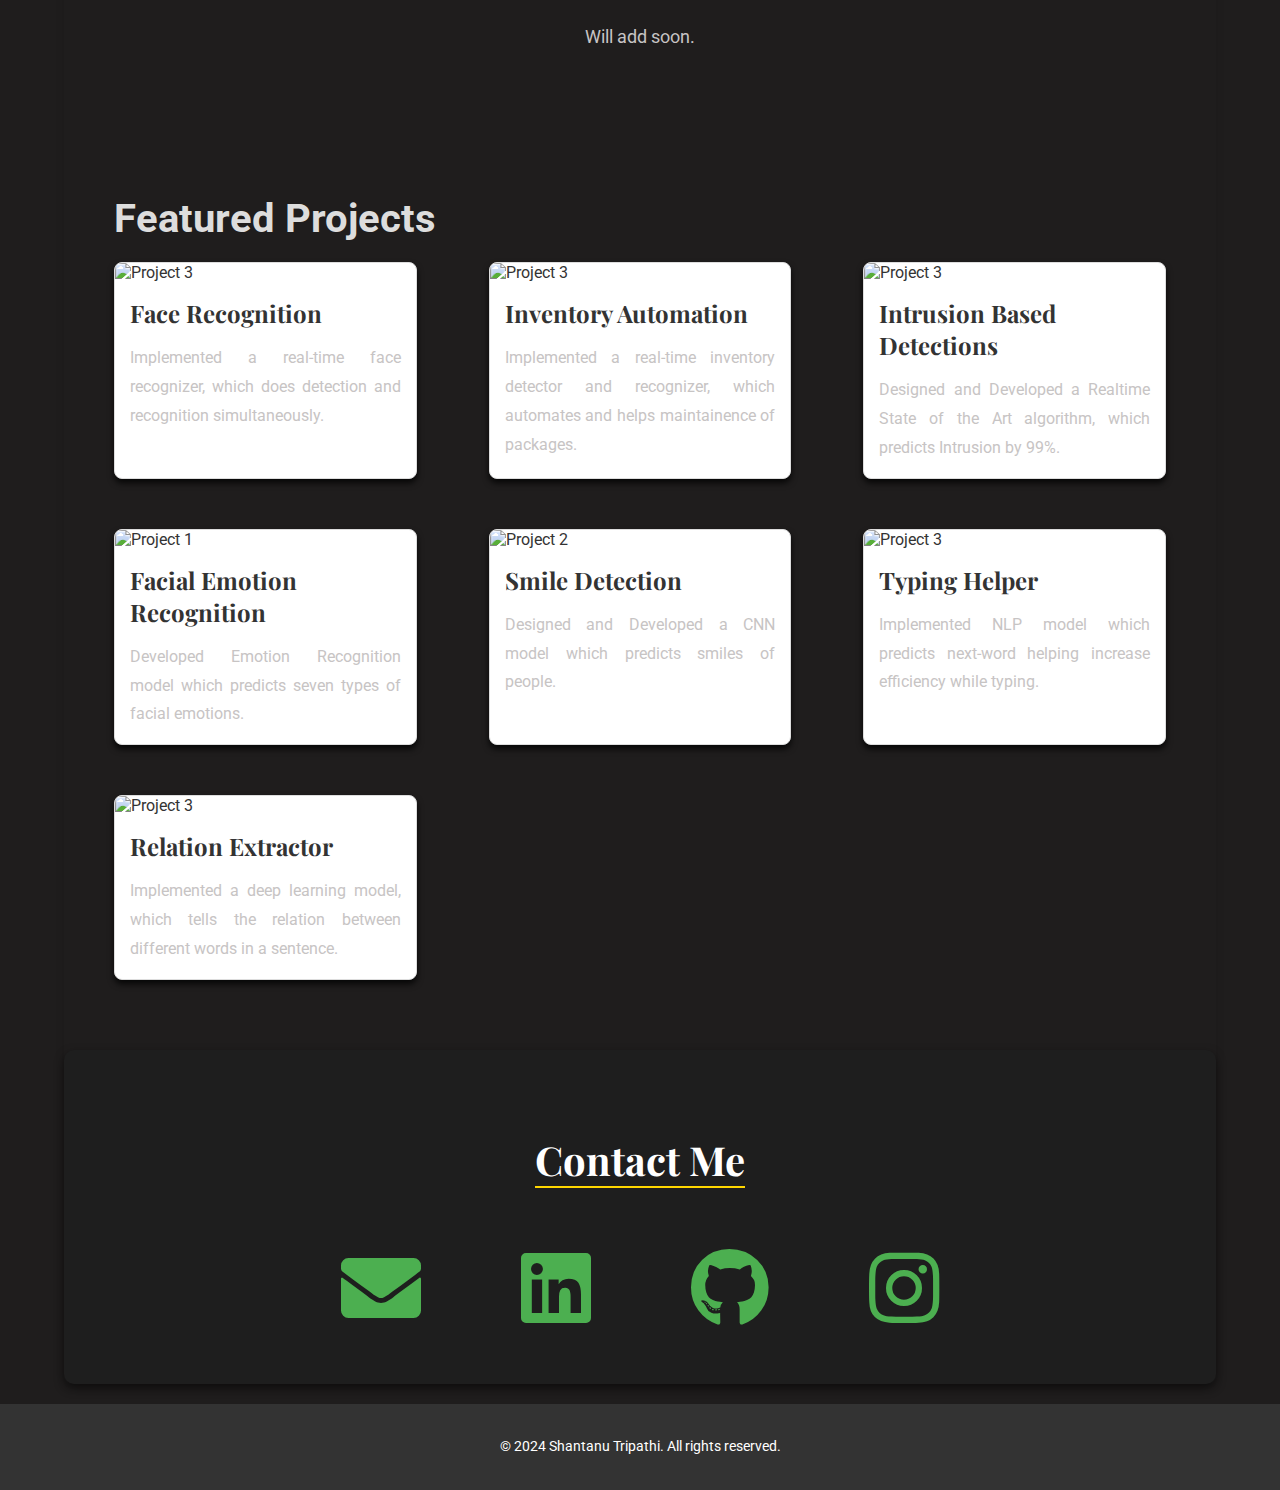
==== commit 36d9be52: "Modified About me and Projects Section" ====
--- a/index.html
+++ b/index.html
@@ -32,7 +32,7 @@
         <section id="about">
             <div class="container">
                 <div class="content">
-                    <h1>About Me</h2>
+                    <h1>About Me</h1>
                     <p>Hello! I'm a passionate Computer Vision researcher with over 3 years of experience designing Computer Vision and NLP solutions, I specialize in developing cool cutting-edge algorithms and deploying scalable real-time vision-based solutions. Passionate about leveraging AI to solve real-world challenges, my expertise spans image detection, recognition, deep learning, real-time processing and many more. (Apne muh miya mitthu kyun hi banna).</p>
                     <p>Throughout my career, I've had the privilege of working with industry leaders like <strong>Metafusion</strong>, <strong>Awiros</strong> and <strong>Bobble AI</strong>, where I have contributed to projects spanning computer vision, natural language processing (NLP), and robotics.</p>
                     <p>As a former President of <strong>IRIS</strong>, a robotics club, I had the opportunity to lead a team of talented individuals in developing innovative robotics solutions and fostering collaboration among peers.</p>
@@ -41,52 +41,59 @@
             </div>
         </section>
         <section id="blogs">
-            <h2>Blogs</h2>
-            <p>
-                Will write it soon...
-            </p>
+            <div class="container">
+                <div class="content">
+                    <h1>Blogs</h2>
+                    <p>Will add soon.</p>
+                </div>
+            </div>
         </section>
 
         <section id="projects">
-            <h2>Featured Projects</h2>
-            <div class="projects">
-                <div class="project-card">
-                    <img src="https://via.placeholder.com/300x200" alt="Project 3">
-                    <h3>Face Recognition</h3>
-                    <p>Implemented a real-time face recognizer, which does detection and recognition simultaneously.</p>
+            <div class="container">
+                <div class="content">
+                
+                <h1>Featured Projects</h1>
+                <div class="projects">
+                    <div class="project-card">
+                        <img src="https://via.placeholder.com/300x200" alt="Project 3">
+                        <h3>Face Recognition</h3>
+                        <p>Implemented a real-time face recognizer, which does detection and recognition simultaneously.</p>
+                    </div>
+                    <div class="project-card">
+                        <img src="https://via.placeholder.com/300x200" alt="Project 3">
+                        <h3>Inventory Automation</h3>
+                        <p>Implemented a real-time inventory detector and recognizer, which automates and helps maintainence of packages.</p>
+                    </div>
+                    <div class="project-card">
+                        <img src="https://via.placeholder.com/300x200" alt="Project 3">
+                        <h3>Intrusion Based Detections</h3>
+                        <p>Designed and Developed a Realtime State of the Art algorithm, which predicts Intrusion by 99%.</p>
+                    </div>
+                    <div class="project-card">
+                        <img src="https://via.placeholder.com/300x200" alt="Project 1">
+                        <h3>Facial Emotion Recognition</h3>
+                        <p>Developed Emotion Recognition model which predicts seven types of facial emotions.</p>
+                    </div>
+
+                    <div class="project-card">
+                        <img src="https://via.placeholder.com/300x200" alt="Project 2">
+                        <h3>Smile Detection</h3>
+                        <p>Designed and Developed a CNN model which predicts smiles of people.</p>
+                    </div>
+                    <div class="project-card">
+                        <img src="https://via.placeholder.com/300x200" alt="Project 3">
+                        <h3>Typing Helper</h3>
+                        <p>Implemented NLP model which predicts next-word helping increase efficiency while typing.</p>
+                    </div>
+                    <div class="project-card">
+                        <img src="https://via.placeholder.com/300x200" alt="Project 3">
+                        <h3>Relation Extractor</h3>
+                        <p>Implemented a deep learning model, which tells the relation between different words in a sentence.</p>
+                    </div>
+                
+                    </div>
                 </div>
-                <div class="project-card">
-                    <img src="https://via.placeholder.com/300x200" alt="Project 3">
-                    <h3>Inventory Automation</h3>
-                    <p>Implemented a real-time inventory detector and recognizer, which automates and helps maintainence of packages.</p>
-                </div>
-                <div class="project-card">
-                    <img src="https://via.placeholder.com/300x200" alt="Project 3">
-                    <h3>Intrusion Based Detections</h3>
-                    <p>Designed and Developed a Realtime State of the Art algorithm, which predicts Intrusion by 99%.</p>
-                </div>
-                <div class="project-card">
-                    <img src="https://via.placeholder.com/300x200" alt="Project 1">
-                    <h3>Facial Emotion Recognition</h3>
-                    <p>Developed Emotion Recognition model which predicts seven types of facial emotions.</p>
-                </div>
-                
-                <div class="project-card">
-                    <img src="https://via.placeholder.com/300x200" alt="Project 2">
-                    <h3>Smile Detection</h3>
-                    <p>Designed and Developed a CNN model which predicts smiles of people.</p>
-                </div>
-                <div class="project-card">
-                    <img src="https://via.placeholder.com/300x200" alt="Project 3">
-                    <h3>Typing Helper</h3>
-                    <p>Implemented NLP model which predicts next-word helping increase efficiency while typing.</p>
-                </div>
-                <div class="project-card">
-                    <img src="https://via.placeholder.com/300x200" alt="Project 3">
-                    <h3>Relation Extractor</h3>
-                    <p>Implemented a deep learning model, which tells the relation between different words in a sentence.</p>
-                </div>
-                
             </div>
         </section>
 
--- a/styles.css
+++ b/styles.css
@@ -139,13 +139,15 @@
 
 
 
-#about {
+.main-section {
     /* background-color: #4d4c4c; */
     border-radius: 8px;
     box-shadow: 0 4px 8px rgba(0, 0, 0, 0.1);
-    width: 80%;
+    width: 90%;
+    margin-left: auto;
+    margin-right: auto;
     /* max-width: 800px; */
-    padding: 40px;
+    /* padding: 10px; */
 }
 
 /* Main content styles */
@@ -171,16 +173,20 @@
 
 /* Strong text */
 strong {
-    color: #1a73e8;
+    color: #61f29b;
 }
 
 
 
 .projects {
     display: flex;
-    gap: 20px;
+    gap: 50px;
     flex-wrap: wrap;
-}
+    justify-content: space-between;
+}
+
+
+
 .project-card {
     background: #fff;
     border: 1px solid #ddd;
@@ -188,8 +194,8 @@
     overflow: hidden;
     box-shadow: 0 4px 6px rgba(0, 0, 0, 0.8);
     transition: transform 0.3s, box-shadow 0.3s;
-    flex: 1 1 calc(33.333% - 20px);
-    max-width: calc(33.333% - 20px);
+    flex: 1 1 calc(33.333% - 50px);
+    max-width: calc(33.333% - 50px);
 }
 .project-card:hover {
     transform: translateY(-10px);
@@ -198,6 +204,7 @@
 .project-card img {
     width: 100%;
     height: auto;
+    display: block;
 }
 .project-card h3 {
     font-family: 'Playfair Display', serif;
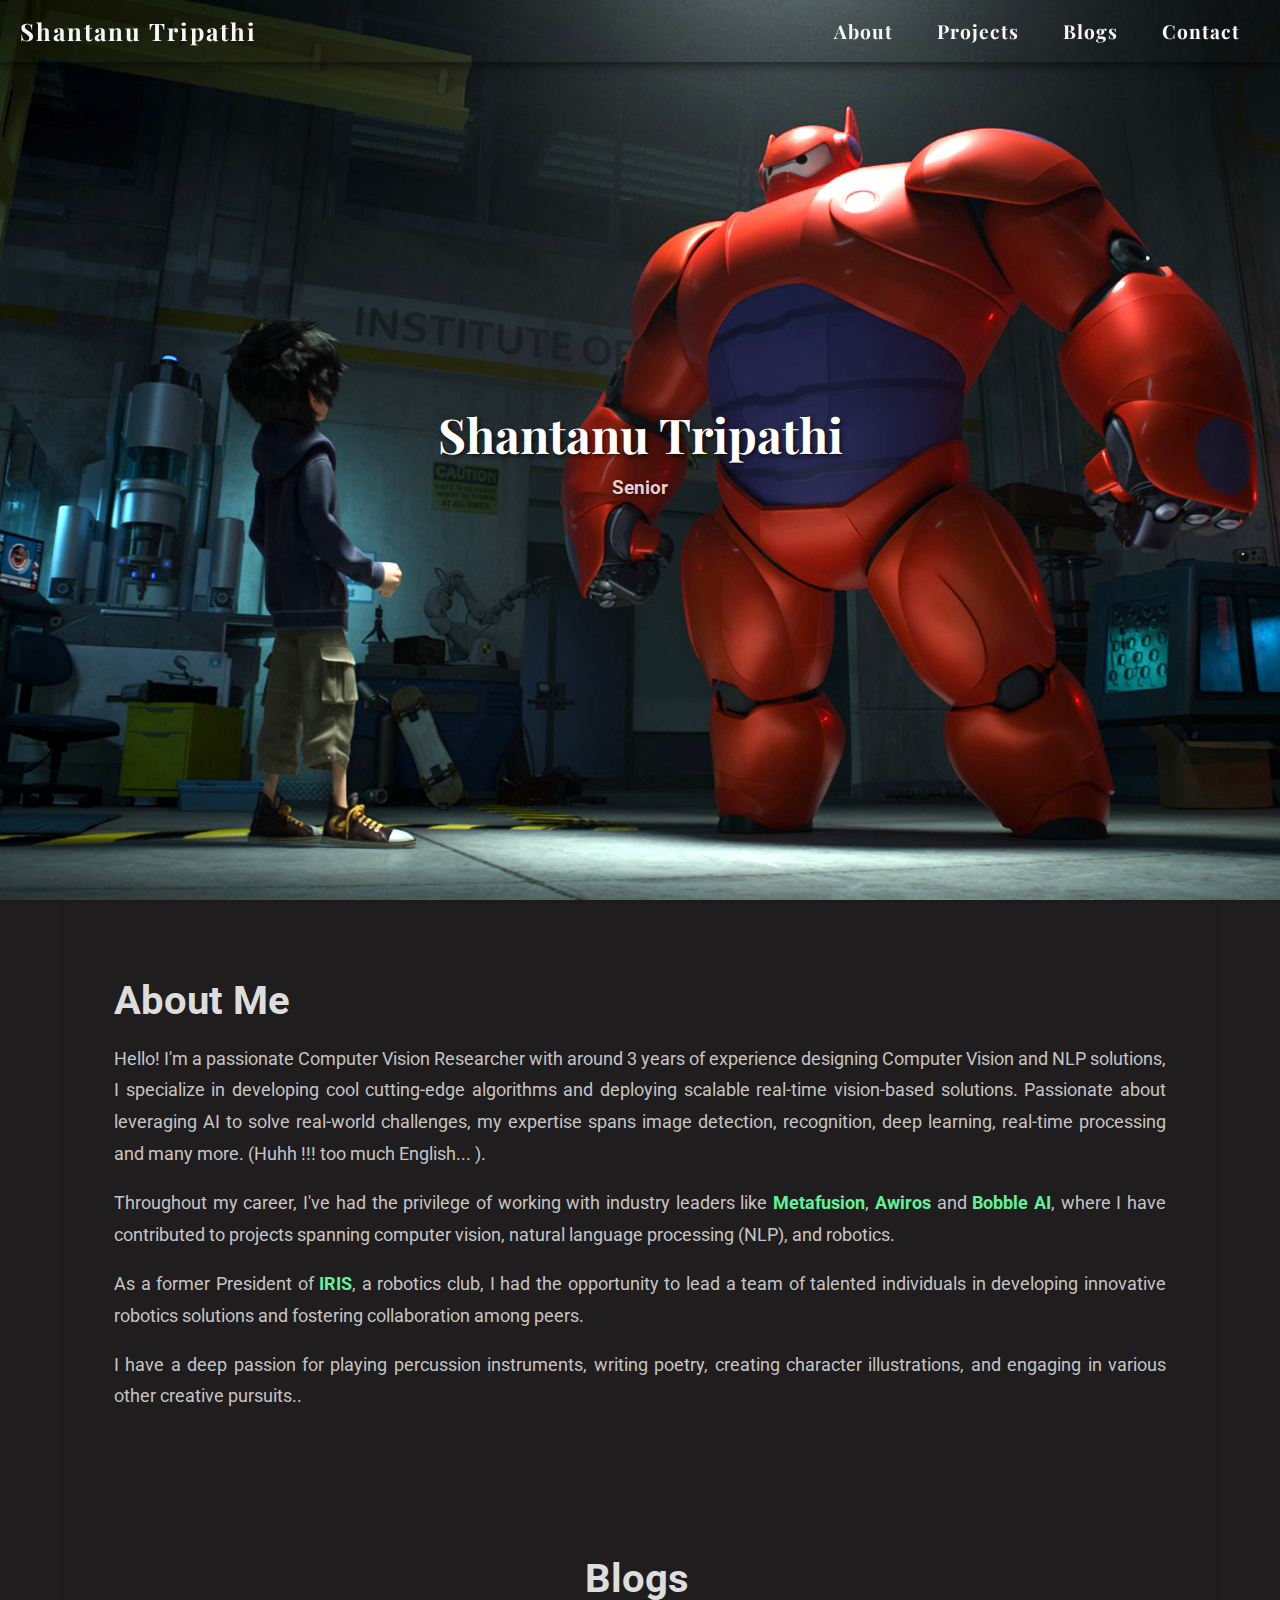
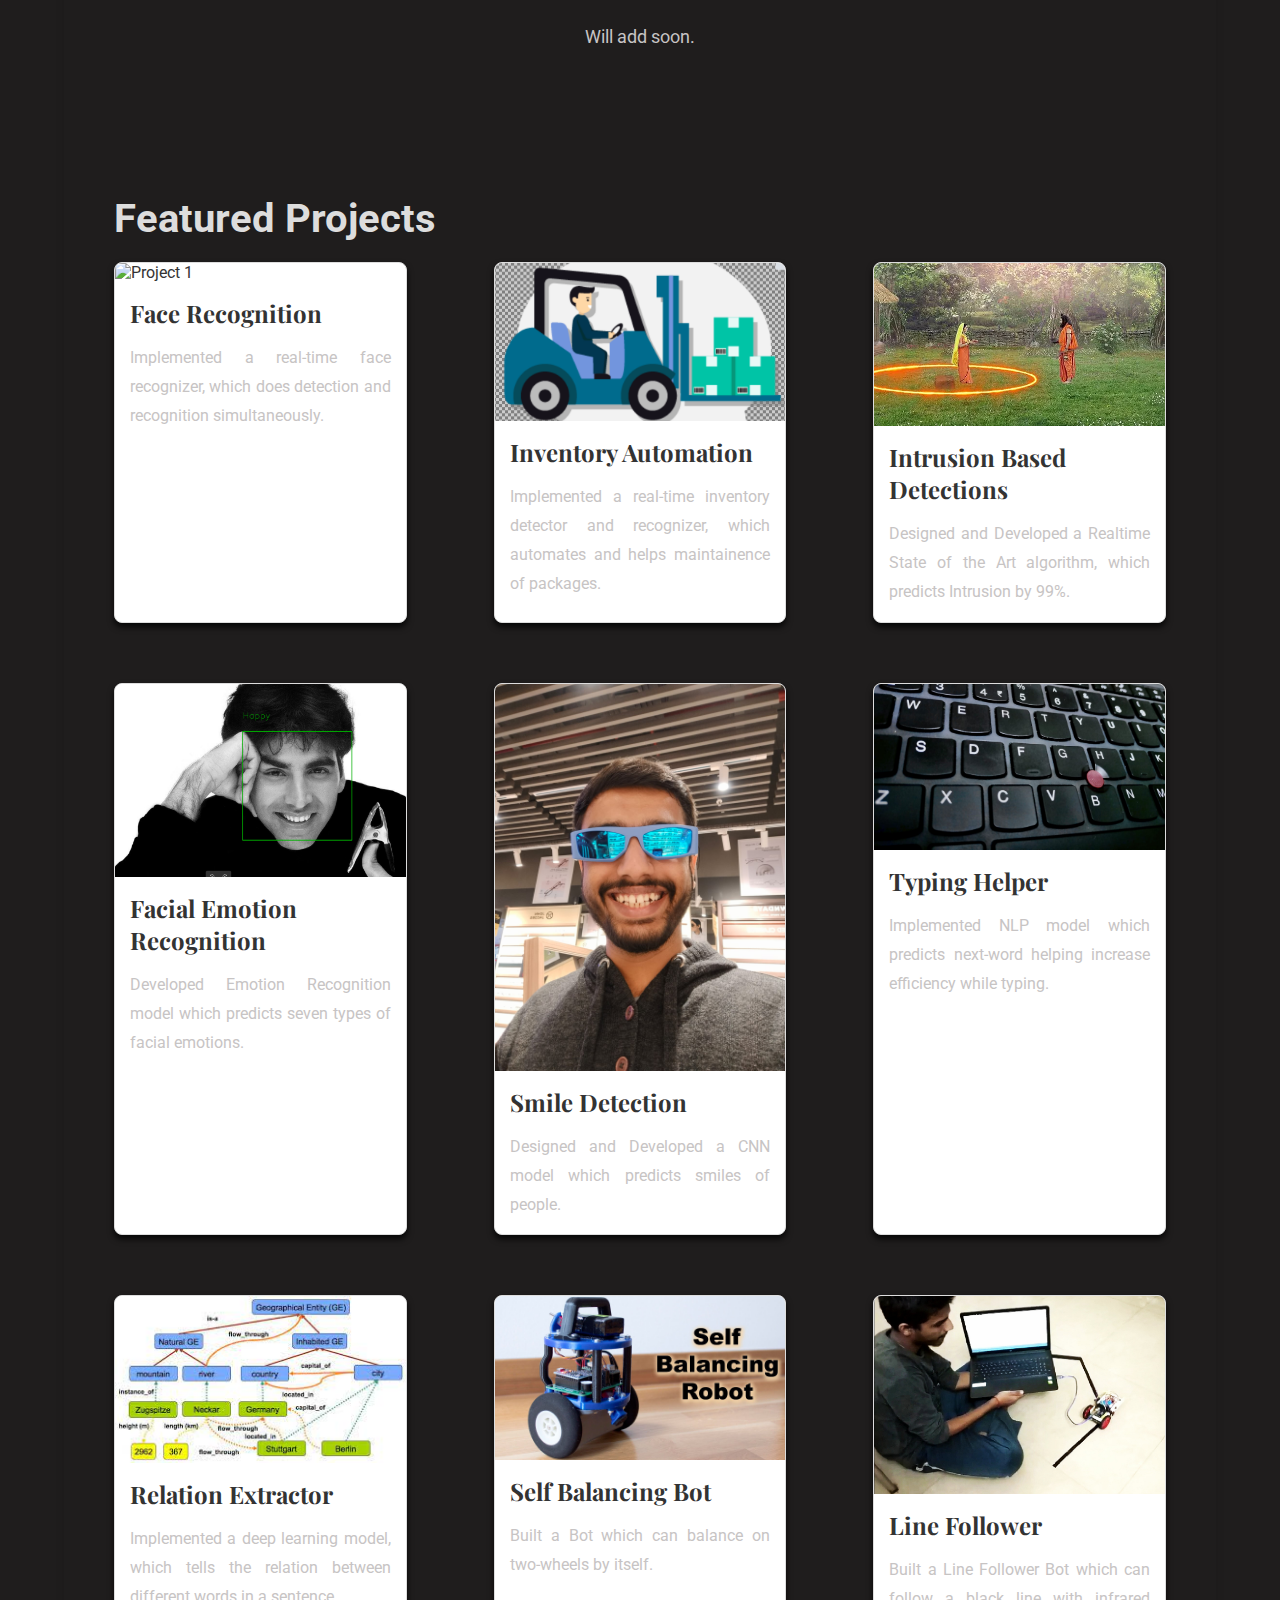
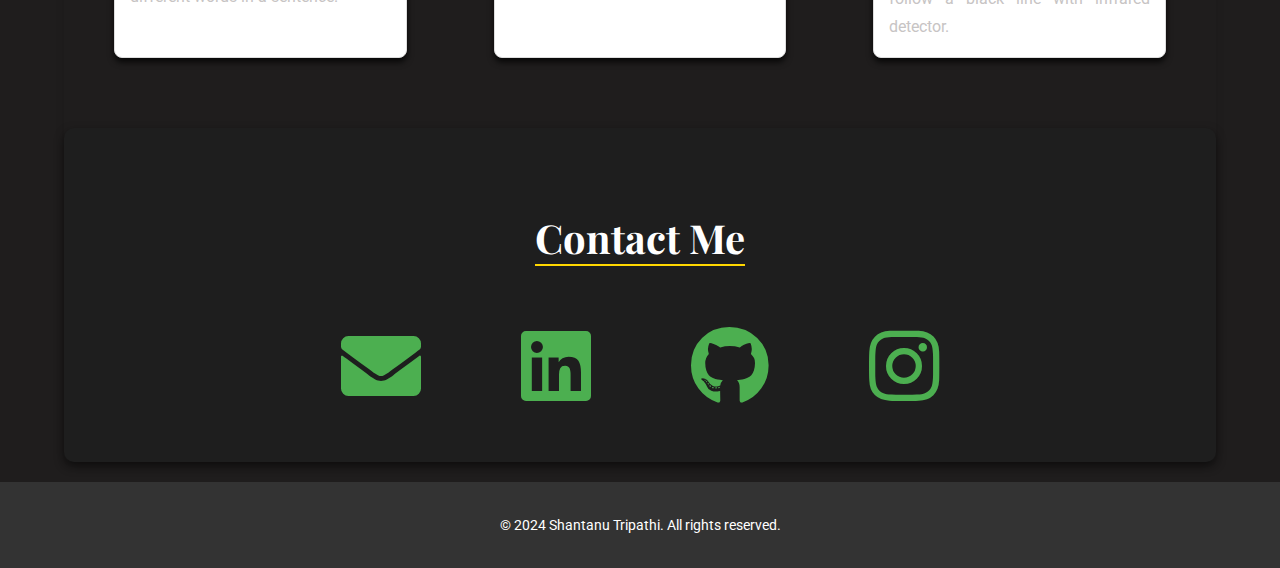
==== commit dd91d549: "Refined Architecture of Repository, Added Image Elements, Made Top-Bar Static" ====
--- a/index.html
+++ b/index.html
@@ -21,11 +21,12 @@
                 <a href="#contact">Contact</a>
             </div>
         </nav>
+        <script src="js/navsticky_onscroll.js"></script>
         <div class="intro">
             <h1>Shantanu Tripathi</h1>
             <p id="typing-effect"></p>
         </div>
-        <script src="typingEffect.js"></script>
+        <script src="js/typingEffect.js"></script>
     </header>
 
     <div class="main-section">
@@ -33,7 +34,7 @@
             <div class="container">
                 <div class="content">
                     <h1>About Me</h1>
-                    <p>Hello! I'm a passionate Computer Vision researcher with over 3 years of experience designing Computer Vision and NLP solutions, I specialize in developing cool cutting-edge algorithms and deploying scalable real-time vision-based solutions. Passionate about leveraging AI to solve real-world challenges, my expertise spans image detection, recognition, deep learning, real-time processing and many more. (Apne muh miya mitthu kyun hi banna).</p>
+                    <p>Hello! I'm a passionate Computer Vision Researcher with around 3 years of experience designing Computer Vision and NLP solutions, I specialize in developing cool cutting-edge algorithms and deploying scalable real-time vision-based solutions. Passionate about leveraging AI to solve real-world challenges, my expertise spans image detection, recognition, deep learning, real-time processing and many more. (Huhh !!!  too much English... ).</p>
                     <p>Throughout my career, I've had the privilege of working with industry leaders like <strong>Metafusion</strong>, <strong>Awiros</strong> and <strong>Bobble AI</strong>, where I have contributed to projects spanning computer vision, natural language processing (NLP), and robotics.</p>
                     <p>As a former President of <strong>IRIS</strong>, a robotics club, I had the opportunity to lead a team of talented individuals in developing innovative robotics solutions and fostering collaboration among peers.</p>
                     <p>I have a deep passion for playing percussion instruments, writing poetry, creating character illustrations, and engaging in various other creative pursuits..</p>
@@ -52,44 +53,53 @@
         <section id="projects">
             <div class="container">
                 <div class="content">
-                
                 <h1>Featured Projects</h1>
                 <div class="projects">
                     <div class="project-card">
-                        <img src="https://via.placeholder.com/300x200" alt="Project 3">
+                        <img src="https://via.placeholder.com/300x200" alt="Project 1">
                         <h3>Face Recognition</h3>
                         <p>Implemented a real-time face recognizer, which does detection and recognition simultaneously.</p>
                     </div>
                     <div class="project-card">
-                        <img src="https://via.placeholder.com/300x200" alt="Project 3">
+                        <img src="img/inventory_management.png">
                         <h3>Inventory Automation</h3>
                         <p>Implemented a real-time inventory detector and recognizer, which automates and helps maintainence of packages.</p>
                     </div>
                     <div class="project-card">
-                        <img src="https://via.placeholder.com/300x200" alt="Project 3">
+                        <img src="img/intrusion.webp">
                         <h3>Intrusion Based Detections</h3>
                         <p>Designed and Developed a Realtime State of the Art algorithm, which predicts Intrusion by 99%.</p>
                     </div>
                     <div class="project-card">
-                        <img src="https://via.placeholder.com/300x200" alt="Project 1">
+                        <img src="img/emotion_recognition_happy.png">
                         <h3>Facial Emotion Recognition</h3>
                         <p>Developed Emotion Recognition model which predicts seven types of facial emotions.</p>
                     </div>
 
                     <div class="project-card">
-                        <img src="https://via.placeholder.com/300x200" alt="Project 2">
+                        <img src="img/shantanu_spec_smile.jpeg">
                         <h3>Smile Detection</h3>
                         <p>Designed and Developed a CNN model which predicts smiles of people.</p>
                     </div>
                     <div class="project-card">
-                        <img src="https://via.placeholder.com/300x200" alt="Project 3">
+                        <img src="img/keyboard_img.jpeg">
                         <h3>Typing Helper</h3>
                         <p>Implemented NLP model which predicts next-word helping increase efficiency while typing.</p>
                     </div>
                     <div class="project-card">
-                        <img src="https://via.placeholder.com/300x200" alt="Project 3">
+                        <img src="img/relation_extraction.jpeg">
                         <h3>Relation Extractor</h3>
                         <p>Implemented a deep learning model, which tells the relation between different words in a sentence.</p>
+                    </div>
+                    <div class="project-card">
+                        <img src="img/self_balancing_bot..jpg">
+                        <h3>Self Balancing Bot</h3>
+                        <p>Built a Bot which can balance on two-wheels by itself.</p>
+                    </div>
+                    <div class="project-card">
+                        <img src="img/line_follower.jpg">
+                        <h3>Line Follower</h3>
+                        <p>Built a Line Follower Bot which can follow a black line with infrared detector.</p>
                     </div>
                 
                     </div>
--- a/styles.css
+++ b/styles.css
@@ -22,18 +22,22 @@
 }
 
 
-header nav {
+body header nav {
     display: flex; /* Use flexbox for layout */
     justify-content: space-between; /* Align items with space between */
     align-items: center; /* Vertically center the items */
     padding: 15px 20px; /* Space around the elements */
-    position: absolute; /* Positioning on top of the header */
     top: 0;
     left: 0;
     right: 0;
-    z-index: 1; /* Ensure it appears above the header content */
+    z-index: 1000000; /* Ensure it appears above the header content */
     box-shadow: 0 4px 10px rgba(0, 0, 0, 0.5);
-}
+    position: fixed;
+}
+
+
+
+
 
 header nav .logo a {
     color: #f7f7f7;
@@ -64,9 +68,6 @@
     transform: scale(1.1);
 }
 
-header nav .nav-links {
-    text-align: center;
-}
 
 header nav .nav-links a {
     color: #f7f7f7;
@@ -77,9 +78,15 @@
     font-weight: 700;
     letter-spacing: 1px;
     transition: color 0.3s, transform 0.3s;
-    
-
-}
+
+}
+
+
+header nav.sticky {
+    background-color: #1f1d1d; /* Background color when sticky */
+    color: #f7f7f7;            /* Change text color to white when the background is black */
+}
+
 
 header nav .nav-links a:hover {
     color: #ffd700;
@@ -180,7 +187,7 @@
 
 .projects {
     display: flex;
-    gap: 50px;
+    gap: 60px;
     flex-wrap: wrap;
     justify-content: space-between;
 }
@@ -194,8 +201,8 @@
     overflow: hidden;
     box-shadow: 0 4px 6px rgba(0, 0, 0, 0.8);
     transition: transform 0.3s, box-shadow 0.3s;
-    flex: 1 1 calc(33.333% - 50px);
-    max-width: calc(33.333% - 50px);
+    flex: 1 1 calc(33.333% - 60px);
+    max-width: calc(33.333% - 60px);
 }
 .project-card:hover {
     transform: translateY(-10px);
